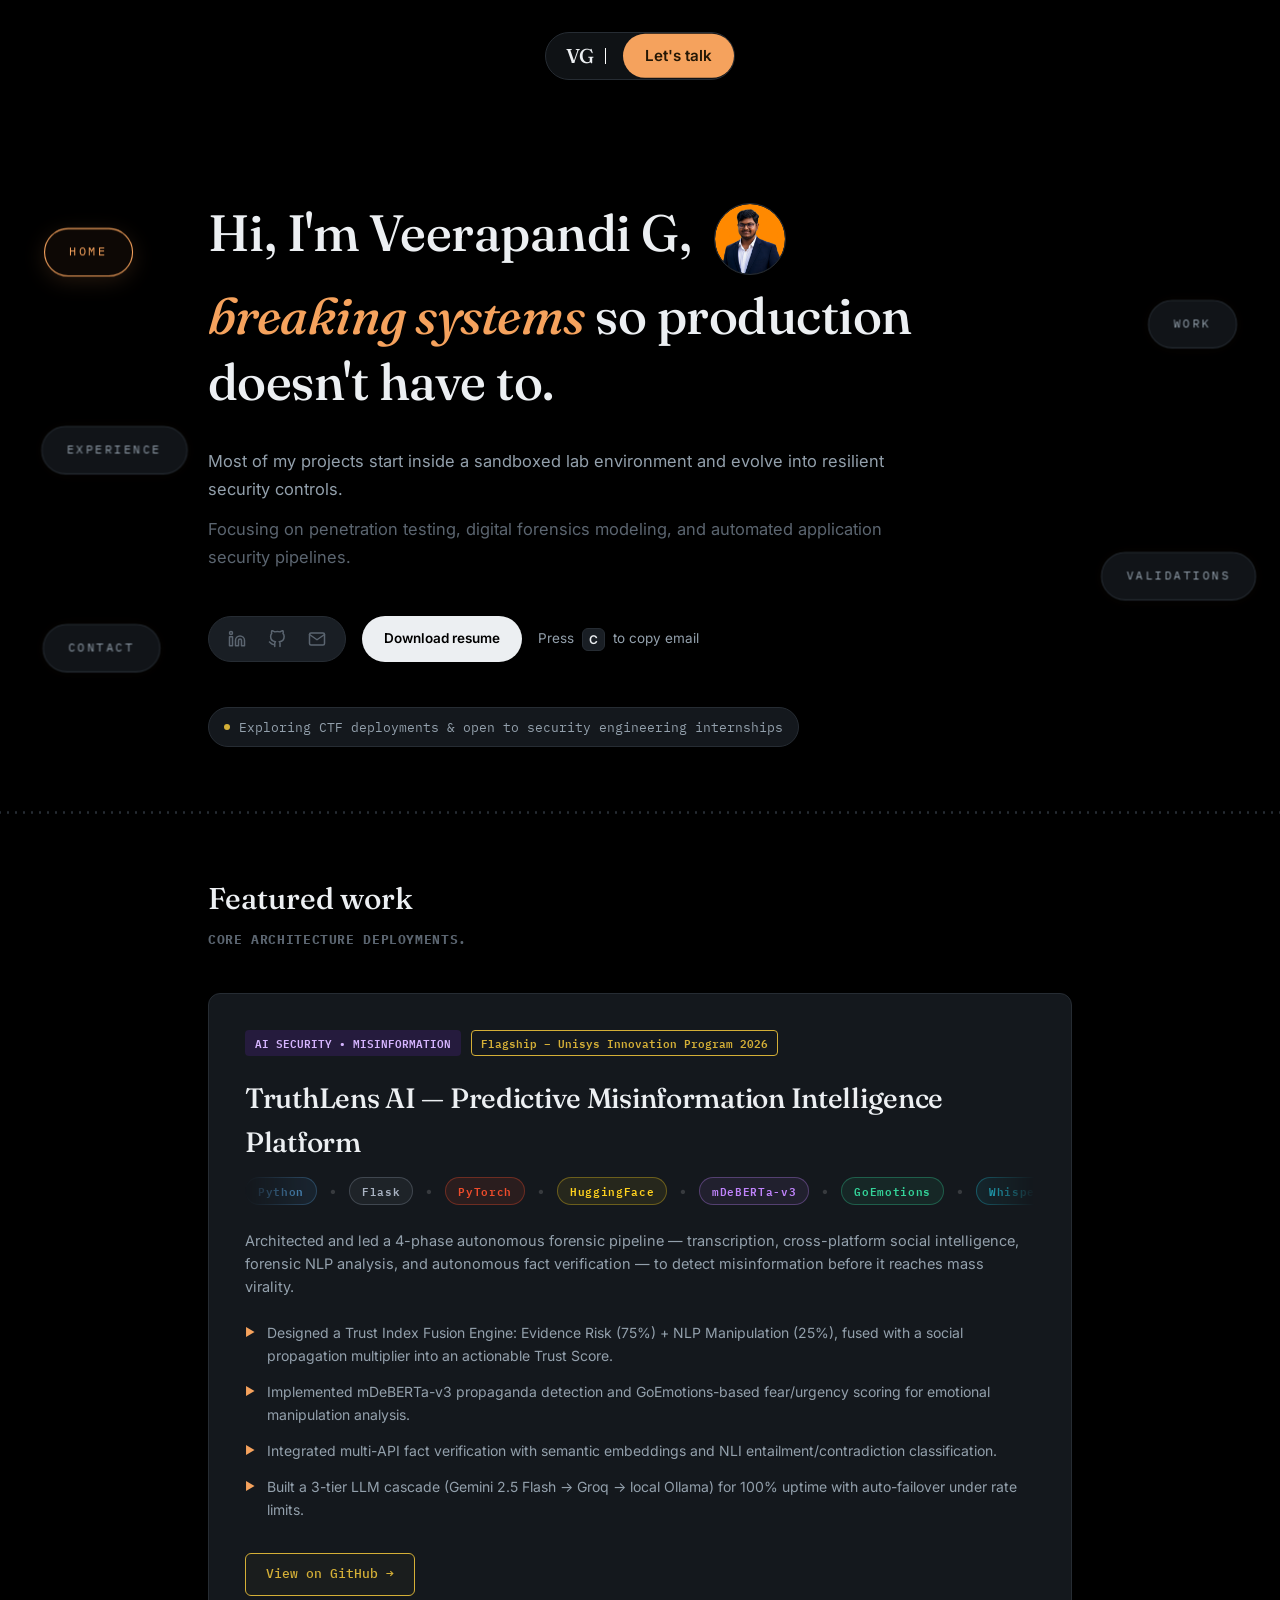
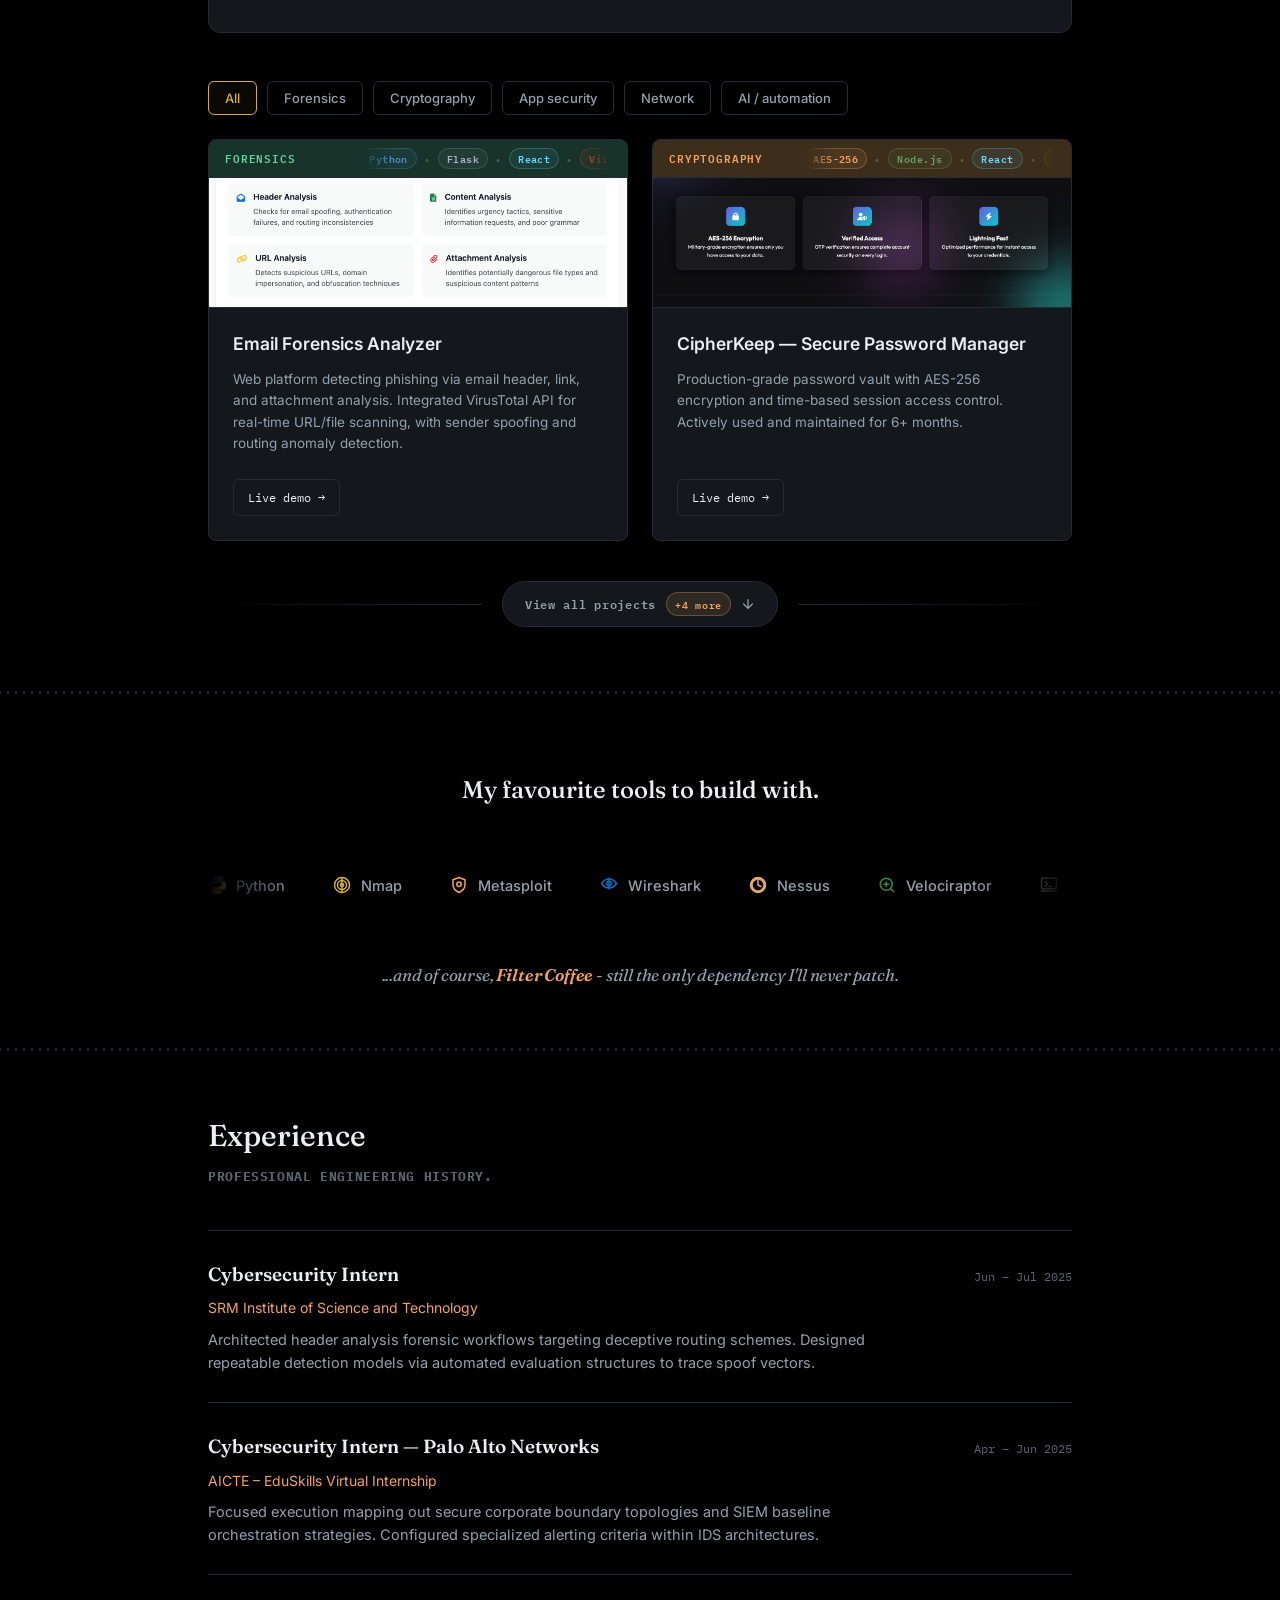
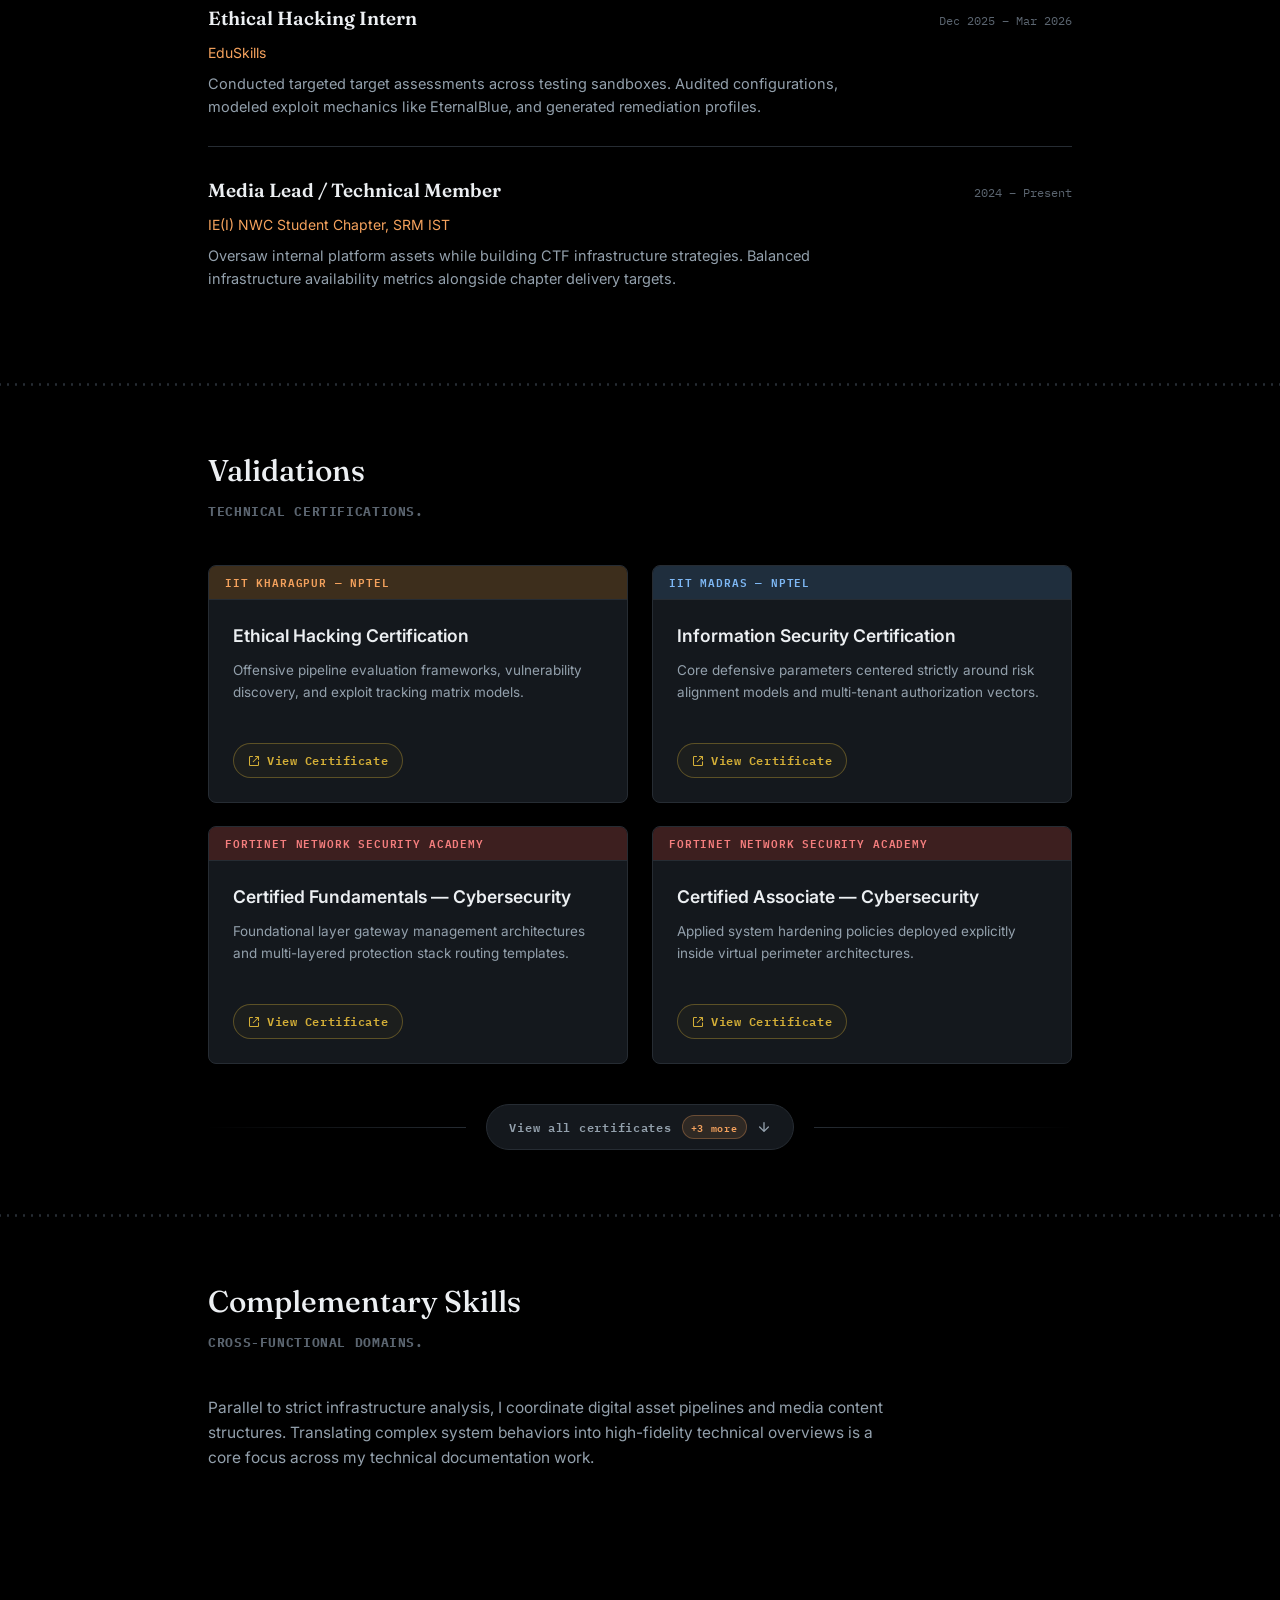
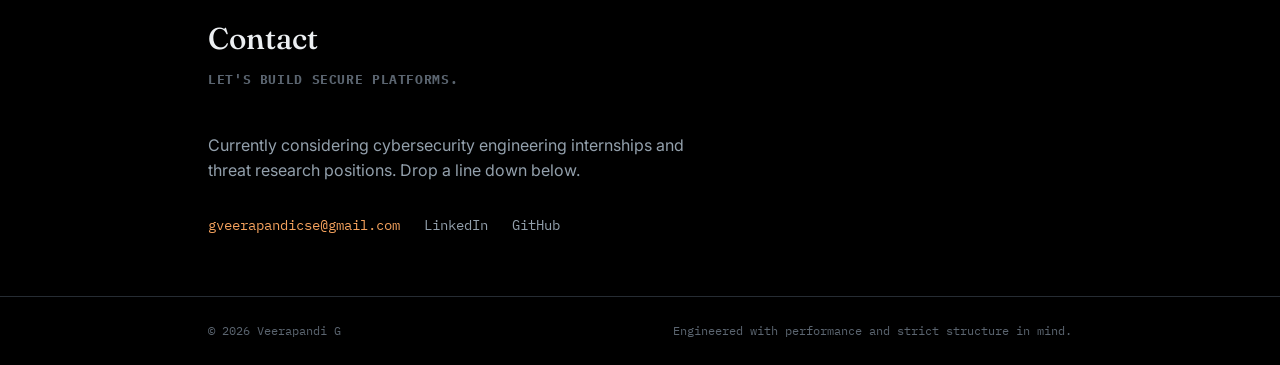
==== index.html @ 8cfe0440 "Initial commit — Premium Cyber Portfolio with decoupled template loader" ====
<!DOCTYPE html>
<html lang="en">

<head>
    <meta charset="UTF-8">
    <meta name="viewport" content="width=device-width, initial-scale=1.0">
    <title>Veerapandi G — Cybersecurity Engineer</title>
    <meta name="description"
        content="Veerapandi G — Cybersecurity Engineer. Specializing in threat intelligence, digital forensics, and secure infrastructure.">
    <link rel="icon"
        href="data:image/svg+xml,%3Csvg xmlns='http://www.w3.org/2000/svg' viewBox='0 0 100 100'%3E%3Crect width='100' height='100' rx='24' fill='%230B0D11'/%3E%3Ctext x='50' y='68' font-family='serif' font-size='54' font-weight='600' fill='%23F5A25D' text-anchor='middle'%3EV%3C/text%3E%3C/svg%3E">
    <link rel="preconnect" href="https://fonts.googleapis.com">
    <link rel="preconnect" href="https://fonts.gstatic.com" crossorigin>
    <link
        href="https://fonts.googleapis.com/css2?family=Fraunces:ital,wght@0,500;0,600;1,500&family=Inter:wght@400;500;600;700&family=IBM+Plex+Mono:wght@400;500&display=swap"
        rel="stylesheet">
    <style>
        :root {
            --bg: #000000;
            --surface: #14181D;
            --surface-alt: #191E24;
            --border: #262C33;
            --text: #ECEFF2;
            --text-muted: #93A0AC;
            --text-dim: #5B6570;
            --amber: #F5A25D;
            --amber-dim: #3D2E1C;
            --teal: #D4AF37;
            --teal-dim: #3A2E12;
            --font-serif: 'Fraunces', serif;
            --font-sans: 'Inter', sans-serif;
            --font-mono: 'IBM Plex Mono', monospace;
        }

        * {
            margin: 0;
            padding: 0;
            box-sizing: border-box;
        }

        html {
            scroll-behavior: smooth;
        }

        body {
            background: var(--bg);
            color: var(--text);
            font-family: var(--font-sans);
            line-height: 1.6;
            -webkit-font-smoothing: antialiased;
            overflow-x: hidden;
        }

        a {
            color: inherit;
            text-decoration: none;
        }

        ::selection {
            background: var(--amber-dim);
            color: var(--amber);
        }

        :focus-visible {
            outline: 2px solid var(--amber);
            outline-offset: 3px;
        }

        .wrap {
            max-width: 920px;
            margin: 0 auto;
            padding: 0 28px;
        }

        em {
            font-style: italic;
            color: var(--amber);
            font-family: var(--font-serif);
        }

        /* Header Navigation */
        header.site {
            position: fixed;
            top: 2rem;
            z-index: 50;
            width: 100%;
            display: flex;
            justify-content: center;
            padding: 0 1.5rem;
        }

        .nav-pill {
            display: flex;
            align-items: center;
            background: rgba(20, 24, 29, 0.75);
            backdrop-filter: blur(16px);
            -webkit-backdrop-filter: blur(16px);
            border: 1px solid var(--border);
            border-radius: 9999px;
            padding: 8px 16px;
            transition: all 0.8s cubic-bezier(0.16, 1, 0.3, 1);
            position: relative;
            width: 190px;
            height: 48px;
            box-shadow: 0 4px 20px rgba(0, 0, 0, 0.3);
        }

        .nav-pill:hover {
            border-color: rgba(255, 255, 255, 0.15);
            box-shadow: 0 8px 30px rgba(0, 0, 0, 0.5), 0 0 15px rgba(245, 162, 93, 0.1);
        }

        .nav-border-svg {
            position: absolute;
            top: -1px;
            left: -1px;
            width: calc(100% + 2px);
            height: calc(100% + 2px);
            pointer-events: none;
            z-index: 5;
            overflow: visible;
        }

        #nav-border-path {
            stroke-linecap: round;
            filter: drop-shadow(0 0 8px rgba(245, 162, 93, 0.6)) drop-shadow(0 0 3px rgba(245, 162, 93, 0.3));
            transition: stroke-dashoffset 0.05s ease-out;
        }

        .logo-badge {
            font-family: var(--font-serif);
            font-size: 1.25rem;
            font-weight: 500;
            letter-spacing: -0.05em;
            color: var(--text);
            user-select: none;
        }

        .vertical-divider {
            width: 1px;
            height: 22px;
            background-color: var(--border);
            margin: 0 16px;
        }

        .chat-btn {
            font-family: var(--font-sans);
            font-size: 0.95rem;
            font-weight: 600;
            background: var(--amber);
            color: #241705;
            padding: 10px 22px;
            border-radius: 9999px;
            transition: all 0.3s cubic-bezier(0.25, 0.8, 0.25, 1);
        }

        .chat-btn:hover {
            transform: translateY(-1px);
            box-shadow: 0 0 15px rgba(245, 162, 93, 0.4);
            opacity: 0.95;
        }

        /* Hero Section */
        .hero {
            padding: 200px 0 64px;
        }

        .hero-heading {
            font-family: var(--font-serif);
            font-weight: 500;
            font-size: clamp(32px, 4.5vw, 51px);
            line-height: 1.3;
            letter-spacing: -0.01em;
            margin-bottom: 2rem;
        }

        .avatar {
            display: inline-flex;
            align-items: center;
            justify-content: center;
            vertical-align: middle;
            width: 4.5rem;
            height: 4.5rem;
            border-radius: 50%;
            background: var(--surface-alt);
            border: 1px solid var(--border);
            font-family: var(--font-serif);
            font-size: 24px;
            font-weight: 600;
            color: var(--amber);
            margin: 0 12px;
            position: relative;
            overflow: hidden;
        }

        .avatar::after {
            content: '';
            position: absolute;
            inset: -5px;
            border-radius: 50%;
            border: 1px solid var(--amber-dim);
        }

        .hero-subheading-line {
            display: block;
            margin-top: 0.5rem;
        }

        .subtext-container {
            margin-bottom: 2.8rem;
            max-width: 720px;
        }

        .hero-subtext {
            font-size: 16.5px;
            color: var(--text-muted);
            line-height: 1.7;
            margin-bottom: 0.75rem;
        }

        .secondary-text {
            color: var(--text-dim);
        }

        /* Actions Layout */
        .actions-row {
            display: flex;
            align-items: center;
            justify-content: flex-start;
            gap: 16px;
            flex-wrap: wrap;
            margin-bottom: 2.8rem;
            width: 100%;
        }

        .socials-capsule {
            display: flex;
            align-items: center;
            background: var(--surface-alt);
            border: 1px solid var(--border);
            border-radius: 9999px;
            padding: 6px 12px;
            gap: 8px;
        }

        .social-icon-link {
            display: flex;
            align-items: center;
            justify-content: center;
            color: var(--text-dim);
            width: 32px;
            height: 32px;
            border-radius: 50%;
            transition: all 0.3s;
        }

        .social-icon-link:hover {
            color: var(--text);
            background-color: rgba(255, 255, 255, 0.05);
        }

        .resume-pill {
            display: flex;
            align-items: center;
            justify-content: center;
            background: var(--text);
            color: var(--bg);
            font-size: 13.5px;
            font-weight: 600;
            padding: 12px 22px;
            border-radius: 9999px;
            transition: all 0.3s;
            cursor: pointer;
            user-select: none;
        }

        .resume-pill:hover {
            transform: translateY(-1px);
            opacity: 0.95;
            box-shadow: 0 4px 20px rgba(255, 255, 255, 0.15);
        }

        .copy-email-badge {
            display: flex;
            align-items: center;
            color: var(--text-muted);
            font-size: 13.5px;
            padding: 10px 0;
            cursor: pointer;
            user-select: none;
            transition: all 0.3s;
        }

        .copy-email-badge:hover {
            color: var(--text);
        }

        kbd {
            display: inline-block;
            vertical-align: middle;
            background: var(--surface-alt);
            border: 1px solid var(--border);
            color: var(--text);
            border-radius: 6px;
            padding: 1px 6px;
            font-size: 0.75rem;
            font-family: var(--font-sans);
            font-weight: 600;
            box-shadow: 0 2px 0 #000;
            margin: 0 4px;
            transition: all 0.1s ease;
        }

        kbd.key-pressed {
            transform: translateY(2px);
            box-shadow: 0 0px 0 #000;
            border-color: var(--amber);
            color: var(--amber);
        }

        .status-line {
            display: inline-flex;
            align-items: center;
            gap: 9px;
            font-family: var(--font-mono);
            font-size: 12.5px;
            color: var(--text-muted);
            background: var(--surface);
            border: 1px solid var(--border);
            padding: 9px 15px;
            border-radius: 100px;
        }

        .status-dot {
            width: 6px;
            height: 6px;
            border-radius: 50%;
            background: var(--teal);
            flex-shrink: 0;
            animation: pulse 2s infinite;
        }

        @keyframes pulse {

            0%,
            100% {
                opacity: 1;
            }

            50% {
                opacity: 0.3;
            }
        }

        /* Content Sections */
        .section {
            padding: 64px 0;
            background-image: radial-gradient(circle, var(--border) 1px, transparent 1.5px);
            background-size: 8px 3px;
            background-repeat: repeat-x;
            background-position: top;
        }

        .section-eyebrow {
            font-family: var(--font-serif);
            font-size: clamp(24px, 4vw, 30px);
            font-weight: 500;
            color: var(--text);
            margin-bottom: 6px;
        }

        .section-title {
            font-family: var(--font-mono);
            font-size: 12.5px;
            color: var(--text-dim);
            margin-bottom: 44px;
            text-transform: uppercase;
            letter-spacing: 0.05em;
        }

        /* Flagship Card Styles */
        .flagship-card {
            background: var(--surface);
            border: 1px solid var(--border);
            border-radius: 12px;
            padding: 36px;
            margin-bottom: 48px;
            text-align: left;
            transition: transform 0.5s cubic-bezier(0.25, 1, 0.5, 1), border-color 0.3s ease, box-shadow 0.3s ease;
            transform-style: preserve-3d;
        }

        .flagship-card:hover {
            border-color: var(--teal);
            box-shadow: 0 0 25px rgba(212, 175, 55, 0.15);
        }

        .flagship-tags {
            display: flex;
            flex-wrap: wrap;
            gap: 10px;
            margin-bottom: 20px;
            font-family: var(--font-mono);
            font-size: 11px;
            font-weight: 600;
        }

        .tag-purple {
            background: #251B3D;
            color: #D6B5FF;
            padding: 4px 10px;
            border-radius: 4px;
        }

        .tag-gold-outline {
            border: 1px solid var(--teal);
            color: var(--teal);
            padding: 3px 9px;
            border-radius: 4px;
        }

        .flagship-title {
            font-family: var(--font-serif);
            font-size: clamp(22px, 3.5vw, 28px);
            font-weight: 500;
            color: var(--text);
            margin-bottom: 12px;
            letter-spacing: -0.01em;
        }

        /* Tech Marquee Strip — right-to-left infinite scroll */
        @keyframes scroll-rtl {
            0% {
                transform: translateX(0);
            }

            100% {
                transform: translateX(-50%);
            }
        }

        .flagship-tech-strip {
            position: relative;
            overflow: hidden;
            margin-bottom: 24px;
            /* Fade edges */
            -webkit-mask-image: linear-gradient(to right, transparent 0%, #000 8%, #000 92%, transparent 100%);
            mask-image: linear-gradient(to right, transparent 0%, #000 8%, #000 92%, transparent 100%);
        }

        .flagship-tech-track {
            display: flex;
            align-items: center;
            gap: 12px;
            width: max-content;
            animation: scroll-rtl 22s linear infinite;
        }

        .flagship-tech-strip:hover .flagship-tech-track {
            animation-play-state: paused;
        }

        .ftech-tag {
            font-family: var(--font-mono);
            font-size: 11px;
            font-weight: 600;
            letter-spacing: 0.06em;
            color: var(--text-dim);
            background: rgba(255, 255, 255, 0.04);
            border: 1px solid rgba(255, 255, 255, 0.1);
            padding: 4px 12px;
            border-radius: 999px;
            white-space: nowrap;
            transition: color 0.2s ease, border-color 0.2s ease, background 0.2s ease, box-shadow 0.2s ease;
        }

        /* ── Per-tech brand colors ── */
        .ftech-python {
            color: #4B8BBE;
            background: rgba(75, 139, 190, 0.1);
            border-color: rgba(75, 139, 190, 0.35);
        }

        .ftech-flask {
            color: #A8B2C1;
            background: rgba(168, 178, 193, 0.07);
            border-color: rgba(168, 178, 193, 0.25);
        }

        .ftech-pytorch {
            color: #EE4C2C;
            background: rgba(238, 76, 44, 0.1);
            border-color: rgba(238, 76, 44, 0.35);
        }

        .ftech-hf {
            color: #FFD21E;
            background: rgba(255, 210, 30, 0.08);
            border-color: rgba(255, 210, 30, 0.32);
        }

        .ftech-deberta {
            color: #C084FC;
            background: rgba(192, 132, 252, 0.08);
            border-color: rgba(192, 132, 252, 0.32);
        }

        .ftech-goemotions {
            color: #34D399;
            background: rgba(52, 211, 153, 0.08);
            border-color: rgba(52, 211, 153, 0.32);
        }

        .ftech-whisper {
            color: #22D3EE;
            background: rgba(34, 211, 238, 0.08);
            border-color: rgba(34, 211, 238, 0.32);
        }

        .ftech-gemini {
            color: #818CF8;
            background: rgba(129, 140, 248, 0.08);
            border-color: rgba(129, 140, 248, 0.32);
        }

        .ftech-search {
            color: #F5A25D;
            background: rgba(245, 162, 93, 0.1);
            border-color: rgba(245, 162, 93, 0.35);
        }

        .ftech-tag:hover {
            filter: brightness(1.35);
            box-shadow: 0 0 12px currentColor;
        }

        .ftech-dot {
            color: rgba(255, 255, 255, 0.15);
            font-size: 14px;
            flex-shrink: 0;
        }

        .flagship-desc {
            font-size: 14.5px;
            color: var(--text-muted);
            line-height: 1.6;
            margin-bottom: 24px;
        }

        .flagship-points {
            list-style: none;
            padding: 0;
            margin: 0 0 32px 0;
        }

        .flagship-point {
            display: flex;
            gap: 12px;
            margin-bottom: 14px;
            font-size: 14px;
            color: var(--text-muted);
            line-height: 1.6;
        }

        .flagship-point-arrow {
            color: var(--amber);
            font-size: 11px;
            margin-top: 2px;
            flex-shrink: 0;
        }

        .flagship-btn {
            display: inline-flex;
            align-items: center;
            border: 1px solid var(--teal);
            color: var(--teal);
            background: rgba(212, 175, 55, 0.03);
            font-family: var(--font-mono);
            font-size: 13px;
            font-weight: 500;
            padding: 10px 20px;
            border-radius: 6px;
            transition: all 0.2s ease;
        }

        .flagship-btn:hover {
            background: var(--teal);
            color: var(--bg);
        }

        /* Category Filter Styles */
        .filter-nav {
            display: flex;
            flex-wrap: wrap;
            gap: 10px;
            margin: 32px 0 24px 0;
        }

        .filter-btn {
            background: none;
            border: 1px solid var(--border);
            color: var(--text-muted);
            font-family: var(--font-sans);
            font-size: 13px;
            font-weight: 500;
            padding: 8px 16px;
            border-radius: 6px;
            cursor: pointer;
            transition: all 0.2s ease;
        }

        .filter-btn:hover {
            color: var(--text);
            border-color: var(--text-dim);
        }

        .filter-btn.active {
            border-color: var(--teal);
            color: var(--teal);
            background: rgba(212, 175, 55, 0.05);
        }

        /* 2-Column Standard Card Grid */
        .proj-grid {
            display: grid;
            grid-template-columns: repeat(2, 1fr);
            gap: 24px;
            margin-bottom: 40px;
        }

        .proj-card {
            background: var(--surface);
            border: 1px solid var(--border);
            border-radius: 8px;
            overflow: hidden;
            display: flex;
            flex-direction: column;
            text-align: left;
            transition: transform 0.5s cubic-bezier(0.25, 1, 0.5, 1), border-color 0.3s ease, box-shadow 0.3s ease;
            transform-style: preserve-3d;
        }

        .proj-card:hover {
            border-color: var(--teal);
            box-shadow: 0 0 20px rgba(212, 175, 55, 0.12);
        }

        .proj-header {
            display: flex;
            align-items: center;
            justify-content: space-between;
            padding: 8px 16px;
            font-family: var(--font-mono);
            font-size: 10.5px;
            font-weight: 600;
            letter-spacing: 0.08em;
            border-bottom: 1px solid var(--border);
            gap: 12px;
            overflow: hidden;
        }

        /* Mini tech flow marquee — right-to-left in card header */
        @keyframes scroll-rtl-mini {
            0% {
                transform: translateX(0);
            }

            100% {
                transform: translateX(-50%);
            }
        }

        .proj-tech-mini {
            flex: 1;
            overflow: hidden;
            max-width: 65%;
            -webkit-mask-image: linear-gradient(to right, transparent 0%, #000 12%, #000 88%, transparent 100%);
            mask-image: linear-gradient(to right, transparent 0%, #000 12%, #000 88%, transparent 100%);
        }

        .proj-tech-mini-track {
            display: flex;
            align-items: center;
            gap: 7px;
            width: max-content;
            animation: scroll-rtl-mini 18s linear infinite;
        }

        .proj-header:hover .proj-tech-mini-track {
            animation-play-state: paused;
        }

        .ptag {
            font-family: var(--font-mono);
            font-size: 9.5px;
            font-weight: 600;
            letter-spacing: 0.05em;
            padding: 2px 8px;
            border-radius: 999px;
            border: 1px solid rgba(255, 255, 255, 0.12);
            background: rgba(255, 255, 255, 0.05);
            color: rgba(255, 255, 255, 0.5);
            white-space: nowrap;
        }

        .ptag-dot {
            color: rgba(255, 255, 255, 0.2);
            font-size: 10px;
            flex-shrink: 0;
        }

        /* ptag color variants */
        .ptag-python {
            color: #4B8BBE;
            background: rgba(75, 139, 190, 0.1);
            border-color: rgba(75, 139, 190, 0.3);
        }

        .ptag-flask {
            color: #A8B2C1;
            background: rgba(168, 178, 193, 0.07);
            border-color: rgba(168, 178, 193, 0.2);
        }

        .ptag-react {
            color: #61DAFB;
            background: rgba(97, 218, 251, 0.07);
            border-color: rgba(97, 218, 251, 0.25);
        }

        .ptag-node {
            color: #68A063;
            background: rgba(104, 160, 99, 0.08);
            border-color: rgba(104, 160, 99, 0.28);
        }

        .ptag-aes {
            color: #F5A25D;
            background: rgba(245, 162, 93, 0.08);
            border-color: rgba(245, 162, 93, 0.3);
        }

        .ptag-jwt {
            color: #FFD21E;
            background: rgba(255, 210, 30, 0.07);
            border-color: rgba(255, 210, 30, 0.28);
        }

        .ptag-mongo {
            color: #4DB33D;
            background: rgba(77, 179, 61, 0.07);
            border-color: rgba(77, 179, 61, 0.28);
        }

        .ptag-pg {
            color: #336791;
            background: rgba(51, 103, 145, 0.1);
            border-color: rgba(51, 103, 145, 0.3);
        }

        .ptag-cisco {
            color: #1BA0D7;
            background: rgba(27, 160, 215, 0.08);
            border-color: rgba(27, 160, 215, 0.28);
        }

        .ptag-gemini {
            color: #818CF8;
            background: rgba(129, 140, 248, 0.07);
            border-color: rgba(129, 140, 248, 0.28);
        }

        .ptag-live {
            color: #34D399;
            background: rgba(52, 211, 153, 0.07);
            border-color: rgba(52, 211, 153, 0.28);
        }

        .ptag-cv {
            color: #22D3EE;
            background: rgba(34, 211, 238, 0.07);
            border-color: rgba(34, 211, 238, 0.28);
        }

        .ptag-vt {
            color: #EE4C2C;
            background: rgba(238, 76, 44, 0.08);
            border-color: rgba(238, 76, 44, 0.3);
        }

        .ptag-pdf {
            color: #C084FC;
            background: rgba(192, 132, 252, 0.07);
            border-color: rgba(192, 132, 252, 0.28);
        }

        .proj-img-placeholder {
            width: 100%;
            height: 130px;
            background: #090c10;
            border-bottom: 1px solid var(--border);
            overflow: hidden;
        }

        .proj-img {
            width: 100%;
            height: 100%;
            object-fit: cover;
            display: block;
            transition: transform 0.3s ease;
        }

        .proj-img[src="#"] {
            opacity: 0;
            pointer-events: none;
        }

        .proj-card:hover .proj-img {
            transform: scale(1.02);
        }

        /* Header Color variations matching category bar theme */
        .hdr-forensics {
            background: #17332A;
            color: #5FD49D;
        }

        .hdr-cryptography {
            background: #3D2E1C;
            color: #F5A25D;
        }

        .hdr-app-sec {
            background: #1F2E3D;
            color: #7EB8F5;
        }

        .hdr-network {
            background: #3D1F1F;
            color: #F57E7E;
        }

        .hdr-ai-auto {
            background: #1A3324;
            color: #5FD480;
        }

        .hdr-comp-vision {
            background: #2A1F3D;
            color: #B97EF5;
        }

        .hdr-ibm {
            background: #051243;
            color: #4589FF;
        }

        .proj-content {
            padding: 24px;
            display: flex;
            flex-direction: column;
            flex-grow: 1;
        }

        .proj-title {
            font-family: var(--font-sans);
            font-size: 17.5px;
            font-weight: 600;
            color: var(--text);
            margin-bottom: 12px;
            line-height: 1.4;
        }

        .proj-desc {
            font-size: 13.5px;
            color: var(--text-muted);
            line-height: 1.6;
            margin-bottom: 24px;
            flex-grow: 1;
        }

        .proj-link {
            align-self: flex-start;
            border: 1px solid var(--border);
            color: var(--text);
            font-family: var(--font-mono);
            font-size: 12px;
            padding: 8px 14px;
            border-radius: 6px;
            transition: all 0.2s ease;
            text-decoration: none;
        }

        .proj-link:hover {
            border-color: var(--teal);
            color: var(--teal);
            background: rgba(212, 175, 55, 0.03);
        }

        /* ── Certificate link button ── */
        .cert-link {
            display: inline-flex;
            align-items: center;
            gap: 7px;
            margin-top: 16px;
            align-self: flex-start;
            border: 1px solid rgba(212, 175, 55, 0.35);
            color: var(--teal);
            background: rgba(212, 175, 55, 0.04);
            font-family: var(--font-mono);
            font-size: 11.5px;
            font-weight: 600;
            letter-spacing: 0.05em;
            padding: 7px 14px;
            border-radius: 999px;
            text-decoration: none;
            transition: all 0.22s ease;
        }

        .cert-link:hover {
            border-color: var(--teal);
            background: rgba(212, 175, 55, 0.09);
            box-shadow: 0 0 14px rgba(212, 175, 55, 0.15);
            transform: translateY(-1px);
        }

        .cert-link--pending {
            border-color: rgba(255, 255, 255, 0.1);
            color: var(--text-dim);
            background: transparent;
            pointer-events: none;
            opacity: 0.45;
        }

        .cert-link-icon {
            width: 12px;
            height: 12px;
            flex-shrink: 0;
        }

        /* ── Hidden / Revealed project cards ── */
        .proj-card--hidden {
            display: none;
            opacity: 0;
            transform: translateY(16px) scale(0.98);
        }

        .proj-card--visible {
            display: flex;
            opacity: 1;
            transform: translateY(0) scale(1);
            animation: card-reveal 0.4s cubic-bezier(0.25, 1, 0.4, 1) backwards;
        }

        @keyframes card-reveal {
            from {
                opacity: 0;
                transform: translateY(16px) scale(0.98);
            }

            to {
                opacity: 1;
                transform: translateY(0) scale(1);
            }
        }

        /* ── View More button row ── */
        .proj-more-wrap {
            display: flex;
            align-items: center;
            gap: 20px;
            margin-top: 40px;
        }

        .proj-more-line {
            flex: 1;
            height: 1px;
            background: linear-gradient(to right, transparent, var(--border));
        }

        .proj-more-line:last-child {
            background: linear-gradient(to left, transparent, var(--border));
        }

        .proj-more-btn {
            display: inline-flex;
            align-items: center;
            gap: 10px;
            background: var(--surface);
            border: 1px solid var(--border);
            color: var(--text-muted);
            font-family: var(--font-mono);
            font-size: 12px;
            font-weight: 600;
            letter-spacing: 0.06em;
            padding: 10px 22px;
            border-radius: 999px;
            cursor: pointer;
            transition: all 0.25s ease;
            white-space: nowrap;
        }

        .proj-more-btn:hover {
            border-color: var(--amber);
            color: var(--amber);
            box-shadow: 0 0 16px rgba(245, 162, 93, 0.15);
        }

        .proj-more-count {
            background: rgba(245, 162, 93, 0.12);
            color: var(--amber);
            border: 1px solid rgba(245, 162, 93, 0.3);
            font-size: 10px;
            padding: 2px 8px;
            border-radius: 999px;
        }

        .proj-more-arrow {
            width: 14px;
            height: 14px;
            transition: transform 0.35s cubic-bezier(0.25, 1, 0.4, 1);
            flex-shrink: 0;
        }

        .proj-more-btn[aria-expanded="true"] .proj-more-arrow {
            transform: rotate(180deg);
        }

        .proj-more-btn[aria-expanded="true"] .proj-more-label::before {
            content: "Show less";
        }

        .proj-more-btn[aria-expanded="true"] .proj-more-label {
            font-size: 0;
            /* hide original text */
        }

        .proj-more-btn[aria-expanded="true"] .proj-more-count {
            display: none;
        }

        /* Tools Section */
        .tools-section {
            padding: 80px 0 60px;
            text-align: center;
        }

        .tools-title {
            font-family: var(--font-serif);
            font-size: 24px;
            font-weight: 500;
            margin-bottom: 36px;
            color: var(--text);
        }

        .tools-wrap {
            overflow: hidden;
            position: relative;
            padding: 24px 0;
            margin: 40px 0;
        }

        .tools-wrap::before,
        .tools-wrap::after {
            content: '';
            position: absolute;
            top: 0;
            bottom: 0;
            width: 100px;
            z-index: 2;
            pointer-events: none;
        }

        .tools-wrap::before {
            left: 0;
            background: linear-gradient(90deg, var(--bg), transparent);
        }

        .tools-wrap::after {
            right: 0;
            background: linear-gradient(270deg, var(--bg), transparent);
        }

        .tools-track {
            display: flex;
            gap: 48px;
            width: max-content;
            animation: scroll-marquee 45s linear infinite;
        }

        .tool-item {
            display: inline-flex;
            align-items: center;
            gap: 10px;
            font-family: var(--font-sans);
            font-size: 14.5px;
            font-weight: 500;
            color: var(--text-muted);
            white-space: nowrap;
            transition: transform 0.2s, color 0.2s;
        }

        .tool-item:hover {
            transform: translateY(-1px);
            color: var(--text);
        }

        .tool-icon {
            flex-shrink: 0;
            width: 18px;
            height: 18px;
        }

        @keyframes scroll-marquee {
            from {
                transform: translateX(0);
            }

            to {
                transform: translateX(-50%);
            }
        }

        .tools-chai {
            font-family: var(--font-serif);
            font-size: 17px;
            font-style: italic;
            color: var(--text-muted);
            margin-top: 24px;
            letter-spacing: -0.01em;
        }

        .chai-highlight {
            color: var(--amber);
            font-weight: 600;
        }

        /* Experience Elements */
        .exp-item {
            padding: 28px 0;
            border-top: 1px solid var(--border);
        }

        .exp-item:first-child {
            border-top: none;
            padding-top: 0;
        }

        .exp-head {
            display: flex;
            justify-content: space-between;
            align-items: baseline;
            flex-wrap: wrap;
            gap: 8px;
            margin-bottom: 8px;
        }

        .exp-role {
            font-family: var(--font-serif);
            font-size: 19px;
            font-weight: 600;
        }

        .exp-org {
            font-size: 14px;
            color: var(--amber);
        }

        .exp-date {
            font-family: var(--font-mono);
            font-size: 12px;
            color: var(--text-dim);
        }

        .exp-body {
            color: var(--text-muted);
            font-size: 14.5px;
            max-width: 680px;
            line-height: 1.6;
        }



        .beyond-text {
            color: var(--text-muted);
            font-size: 15.5px;
            max-width: 680px;
        }

        /* Contact Section styling Layout */
        .contact-block {
            padding: 80px 0 60px;
            text-align: left;
        }



        .contact-block p {
            color: var(--text-muted);
            font-size: 16px;
            max-width: 480px;
            margin-bottom: 30px;
        }

        .hero-actions {
            display: flex;
            flex-wrap: wrap;
            gap: 24px;
            font-family: var(--font-mono);
            font-size: 14px;
        }

        .hero-actions a {
            transition: color 0.2s;
        }

        .hero-actions .btn-resume {
            color: var(--amber);
        }

        .hero-actions .btn-copy {
            color: var(--text-muted);
        }

        .hero-actions a:hover {
            color: var(--text);
        }

        footer {
            border-top: 1px solid var(--border);
            padding: 24px 0;
        }

        .foot-inner {
            display: flex;
            justify-content: space-between;
            align-items: center;
            flex-wrap: wrap;
            gap: 10px;
            font-family: var(--font-mono);
            font-size: 12px;
            color: var(--text-dim);
        }

        /* Toast Component Styling */
        .toast {
            position: fixed;
            bottom: 2.5rem;
            left: 50%;
            transform: translate(-50%, 20px);
            background: rgba(20, 24, 29, 0.95);
            backdrop-filter: blur(12px);
            -webkit-backdrop-filter: blur(12px);
            border: 1px solid var(--amber);
            box-shadow: 0 8px 32px rgba(0, 0, 0, 0.6), 0 0 15px rgba(245, 162, 93, 0.2);
            padding: 12px 24px;
            border-radius: 9999px;
            display: flex;
            align-items: center;
            gap: 10px;
            opacity: 0;
            pointer-events: none;
            transition: transform 0.4s cubic-bezier(0.175, 0.885, 0.32, 1.275), opacity 0.3s ease;
            z-index: 100;
        }

        .toast.show {
            opacity: 1;
            transform: translate(-50%, 0);
        }

        .toast-icon {
            display: flex;
            align-items: center;
            justify-content: center;
            color: var(--amber);
        }

        .toast-message {
            font-size: 0.9rem;
            font-weight: 500;
            color: var(--text);
        }

        /* Dynamic Menu Docking Styles */
        /* Default (Landing Page Scattered Style) when unscrolled */
        .nav-dock-link {
            position: fixed;
            background: rgba(20, 24, 29, 0.85);
            backdrop-filter: blur(12px);
            -webkit-backdrop-filter: blur(12px);
            border: 1px solid var(--border);
            padding: 12px 22px;
            border-radius: 999px;
            color: var(--text-muted);
            font-family: var(--font-mono);
            font-size: 11px;
            letter-spacing: 0.15em;
            text-decoration: none;
            box-shadow: 0 10px 30px rgba(0, 0, 0, 0.5), 0 0 15px rgba(245, 162, 93, 0.05);
            transition: transform 0.3s cubic-bezier(0.25, 1, 0.4, 1),
                top 0.3s cubic-bezier(0.25, 1, 0.4, 1),
                left 0.3s cubic-bezier(0.25, 1, 0.4, 1),
                background 0.25s ease,
                border-color 0.25s ease,
                color 0.25s ease,
                padding 0.3s cubic-bezier(0.25, 1, 0.4, 1),
                box-shadow 0.3s ease;
            z-index: 101;
            white-space: nowrap;
        }

        .nav-dock-link.active {
            color: var(--amber);
            border-color: var(--amber);
            background: rgba(245, 162, 93, 0.05);
            box-shadow: 0 4px 20px rgba(245, 162, 93, 0.15);
        }

        /* Scattered Coordinates - Left Side Links */
        [data-sec="hero"] {
            left: 48px;
            top: 28%;
            transform: translate(0, -50%) scale(1.1);
            transition-delay: 0.2s;
        }

        [data-sec="experience"] {
            left: 48px;
            top: 50%;
            transform: translate(0, -50%) scale(1.1);
            transition-delay: 0.1s;
        }

        [data-sec="contact"] {
            left: 48px;
            top: 72%;
            transform: translate(0, -50%) scale(1.1);
            transition-delay: 0.0s;
        }

        [data-sec="hero"]:hover,
        [data-sec="experience"]:hover,
        [data-sec="contact"]:hover {
            color: var(--text);
            border-color: var(--amber);
            box-shadow: 0 10px 35px rgba(245, 162, 93, 0.25);
            transform: translate(6px, -50%) scale(1.15);
        }

        /* Scattered Coordinates - Right Side Links */
        [data-sec="work"] {
            left: calc(100vw - 128px);
            top: 36%;
            transform: translate(0, -50%) scale(1.1);
            transition-delay: 0.15s;
        }

        [data-sec="notes"] {
            left: calc(100vw - 172px);
            top: 64%;
            transform: translate(0, -50%) scale(1.1);
            transition-delay: 0.05s;
        }

        [data-sec="work"]:hover,
        [data-sec="notes"]:hover {
            color: var(--text);
            border-color: var(--amber);
            box-shadow: 0 10px 35px rgba(245, 162, 93, 0.25);
            transform: translate(-6px, -50%) scale(1.15);
        }

        /* Scrolled (Docked) State for vertical section links */
        .scrolled .nav-dock-link {
            position: fixed;
            top: 56px;
            transform: translate(-50%, -50%) scale(0.9);
            background: transparent;
            border: 1px solid transparent;
            padding: 6px 10px;
            box-shadow: none;
            color: var(--text-dim);
        }

        /* Docked coordinates: links spread evenly across pill left area */
        /* All stagger delays = 0 so links arrive together instantly */
        .scrolled [data-sec="hero"] {
            transition-delay: 0s;
        }

        .scrolled [data-sec="work"] {
            transition-delay: 0s;
        }

        .scrolled [data-sec="experience"] {
            transition-delay: 0s;
        }

        .scrolled [data-sec="notes"] {
            transition-delay: 0s;
        }

        .scrolled [data-sec="contact"] {
            transition-delay: 0s;
        }

        .scrolled .nav-dock-link:hover {
            color: var(--text);
            transform: translate(-50%, -50%) scale(1.02);
            background: transparent;
            border-color: transparent;
            box-shadow: none;
        }

        .scrolled .nav-dock-link.active {
            color: var(--amber);
            background: transparent;
            border-color: transparent;
            box-shadow: none;
            text-shadow: 0 0 8px rgba(245, 162, 93, 0.4);
        }

        /* Center and Divider Animations */
        .logo-badge {
            position: absolute;
            left: 20px;
            top: 50%;
            transform: translateY(-50%);
            transition: all 0.8s cubic-bezier(0.16, 1, 0.3, 1);
        }

        .scrolled .logo-badge {
            left: auto;
            right: 172px;
            transform: translateY(-50%);
        }

        .vertical-divider {
            height: 16px;
            width: 1px;
            background: #ffffff;
            position: absolute;
            right: 128px;
            top: 50%;
            transform: translateY(-50%);
            margin: 0;
            opacity: 1;
            transition: right 0.8s cubic-bezier(0.16, 1, 0.3, 1), background 0.4s ease;
        }

        .scrolled .vertical-divider {
            right: 148px;
        }

        .chat-btn {
            position: absolute;
            right: 0.5px;
            top: 50%;
            transform: translateY(-50%);
            transition: all 0.8s cubic-bezier(0.16, 1, 0.3, 1);
        }

        /* Overrides to make the collapsed/scrolled header work */
        .scrolled .nav-pill {
            width: 820px;
            /* HOME+WORK+EXPERIENCE+VALIDATIONS+CONTACT + gaps + VG + divider + Let's talk */
        }

        @media (max-width: 1279px) {

            /* Hide the large floating menu cards on tablet/mobile screens */
            .nav-dock-link {
                display: none !important;
            }

            .scrolled .nav-pill {
                width: 190px !important;
            }

            .scrolled .vertical-divider {
                display: none !important;
            }
        }

        @media (max-width: 879px) {
            .scrolled .nav-pill {
                width: 190px !important;
            }

            .scrolled .vertical-divider {
                display: none !important;
            }
        }

        /* Media Queries responsiveness */
        @media(max-width:840px) {
            .proj-grid {
                grid-template-columns: 1fr;
                gap: 20px;
            }
        }

        @media(max-width:640px) {
            header.site {
                top: 1rem;
            }

            .hero {
                padding: 140px 0 48px;
            }

            .notes-grid {
                grid-template-columns: 1fr;
            }

            .wrap {
                padding: 0 20px;
            }

            .exp-head {
                flex-direction: column;
                align-items: flex-start;
                gap: 4px;
            }
        }

        @media (prefers-reduced-motion: reduce) {

            .status-dot,
            .tools-track {
                animation: none;
            }
        }
    </style>
</head>

<body>
    <div id="header-container"></div>
    <div id="hero-container"></div>
    <div id="work-container"></div>
    <div id="tools-container"></div>
    <div id="experience-container"></div>
    <div id="notes-container"></div>
    <div id="beyond-container"></div>
    <div id="contact-container"></div>
    <div id="footer-container"></div>

    <script>
        // --- Asynchronous Template Loader ---
        async function loadSection(id, file) {
            try {
                // Add a cache buster parameter to bypass stale browser caches
                const response = await fetch(`${file}?v=${Date.now()}`);
                if (!response.ok) throw new Error(`HTTP error! status: ${response.status}`);
                const html = await response.text();
                document.getElementById(id).innerHTML = html;
            } catch (err) {
                console.error(`Error loading section ${file}:`, err);
            }
        }

        // Initialize features after DOM nodes are injected
        function initializeAllFeatures() {
            // --- Dynamic Navigation Scroll Progress Bar ---
            const navPill = document.getElementById('nav-pill');
            const borderSvg = document.getElementById('nav-border-svg');
            const borderPath = document.getElementById('nav-border-path');

            function updateProgressBorder() {
                if (!navPill || !borderSvg || !borderPath) return;

                const rect = navPill.getBoundingClientRect();
                const W = rect.width;
                const H = rect.height;
                const R = H / 2;

                borderSvg.setAttribute('viewBox', `0 0 ${W} ${H}`);

                const pathD = `M ${W / 2} 0 L ${W - R} 0 A ${R} ${R} 0 0 1 ${W} ${R} L ${W} ${H - R} A ${R} ${R} 0 0 1 ${W - R} ${H} L ${R} ${H} A ${R} ${R} 0 0 1 0 ${H - R} L 0 ${R} A ${R} ${R} 0 0 1 ${R} 0 Z`;
                borderPath.setAttribute('d', pathD);

                const totalLength = borderPath.getTotalLength();
                borderPath.style.strokeDasharray = totalLength;

                const windowHeight = window.innerHeight;
                const documentHeight = document.documentElement.scrollHeight;
                const maxScroll = documentHeight - windowHeight;
                const scrollPercent = maxScroll > 0 ? (window.scrollY / maxScroll) : 0;

                const offset = Math.max(0, Math.min(totalLength, totalLength * (1 - scrollPercent)));
                borderPath.style.strokeDashoffset = offset;
            }

            if (navPill && borderSvg && borderPath) {
                window.addEventListener('scroll', updateProgressBorder, { passive: true });
                window.addEventListener('resize', updateProgressBorder);
                updateProgressBorder();
                // Call again after a small timeout to ensure document height is fully resolved
                setTimeout(updateProgressBorder, 100);
            }

            // --- Clipboard Notification System ---
            let toastTimeout = null;

            async function copyEmailToClipboard() {
                const targetEmail = 'gveerapandicse@gmail.com';
                try {
                    await navigator.clipboard.writeText(targetEmail);
                    showToast('Email copied to clipboard!');
                } catch (err) {
                    const textArea = document.createElement('textarea');
                    textArea.value = targetEmail;
                    textArea.style.position = 'fixed';
                    document.body.appendChild(textArea);
                    textArea.focus();
                    textArea.select();
                    try {
                        document.execCommand('copy');
                        showToast('Email copied to clipboard!');
                    } catch (err) {
                        showToast('Failed to copy email');
                    }
                    document.body.removeChild(textArea);
                }
            }

            function showToast(message) {
                const toast = document.getElementById('toast');
                if (!toast) return;
                if (toastTimeout) clearTimeout(toastTimeout);
                toast.querySelector('.toast-message').textContent = message;
                toast.classList.add('show');
                toastTimeout = setTimeout(() => {
                    toast.classList.remove('show');
                }, 2500);
            }

            function animateKeycap() {
                const kbdKey = document.getElementById('kbd-c');
                if (kbdKey) {
                    kbdKey.classList.add('key-pressed');
                    setTimeout(() => { kbdKey.classList.remove('key-pressed'); }, 150);
                }
            }

            const copyBtn = document.getElementById('copyEmailBtn');
            if (copyBtn) {
                copyBtn.addEventListener('click', (e) => {
                    e.preventDefault();
                    copyEmailToClipboard();
                    animateKeycap();
                });
            }

            document.addEventListener('keydown', (e) => {
                const tag = (e.target.tagName || '').toLowerCase();
                if (tag === 'input' || tag === 'textarea') return;

                // Trigger copy only if 'c' is pressed without Ctrl, Cmd (metaKey), Alt, or Shift
                if ((e.key === 'c' || e.key === 'C') && !e.ctrlKey && !e.metaKey && !e.altKey && !e.shiftKey) {
                    e.preventDefault();
                    copyEmailToClipboard();
                    animateKeycap();
                }
            });

            // --- Project Filtering System ---
            const filterBtns = document.querySelectorAll('.filter-btn');
            const projCards = document.querySelectorAll('#work .proj-card');
            const projMoreWrap = document.getElementById('proj-more-wrap');
            const projMoreBtn = document.getElementById('proj-more-btn');

            filterBtns.forEach(btn => {
                btn.addEventListener('click', () => {
                    filterBtns.forEach(b => b.classList.remove('active'));
                    btn.classList.add('active');

                    const filterValue = btn.getAttribute('data-filter');

                    if (filterValue === 'all') {
                        if (projMoreWrap) projMoreWrap.style.display = 'flex';
                        const isExpanded = projMoreBtn ? projMoreBtn.getAttribute('aria-expanded') === 'true' : false;
                        
                        projCards.forEach(card => {
                            card.style.display = '';
                            if (card.classList.contains('proj-card--hidden') && !isExpanded) {
                                card.classList.remove('proj-card--visible');
                            }
                        });
                    } else {
                        if (projMoreWrap) projMoreWrap.style.display = 'none';
                        projCards.forEach(card => {
                            const cardCategory = card.getAttribute('data-category');
                            if (cardCategory === filterValue) {
                                card.style.display = 'flex';
                                card.classList.add('proj-card--visible');
                            } else {
                                card.style.display = 'none';
                            }
                        });
                    }
                });
            });

            // --- 3D Tilt Hover Effect ---
            const tiltCards = document.querySelectorAll('.proj-card, .flagship-card');

            tiltCards.forEach(card => {
                card.addEventListener('mousemove', (e) => {
                    const rect = card.getBoundingClientRect();
                    const x = e.clientX - rect.left;
                    const y = e.clientY - rect.top;

                    const width = rect.width;
                    const height = rect.height;

                    const rotateX = ((y / height) - 0.5) * -12;
                    const rotateY = ((x / width) - 0.5) * 12;

                    // Dynamic shadow offset shift (glowing perimeter interaction)
                    const shadowX = ((x / width) - 0.5) * -15;
                    const shadowY = ((y / height) - 0.5) * -15;

                    card.style.transform = `perspective(1000px) rotateX(${rotateX}deg) rotateY(${rotateY}deg) scale3d(1.02, 1.02, 1.02)`;

                    const isFlagship = card.classList.contains('flagship-card');
                    const shadowAlpha = isFlagship ? 0.22 : 0.16;
                    const shadowBlur = isFlagship ? 30 : 22;
                    card.style.boxShadow = `${shadowX}px ${shadowY}px ${shadowBlur}px rgba(212, 175, 55, ${shadowAlpha})`;

                    card.style.transition = 'none';
                });

                card.style.willChange = 'transform, box-shadow';

                card.addEventListener('mouseleave', () => {
                    card.style.transform = 'perspective(1000px) rotateX(0deg) rotateY(0deg) scale3d(1, 1, 1)';
                    card.style.boxShadow = ''; // returns to CSS hover/default state
                    card.style.transition = 'transform 0.5s cubic-bezier(0.25, 1, 0.5, 1), box-shadow 0.5s cubic-bezier(0.25, 1, 0.5, 1)';
                });
            });

            // --- Dynamic Link Positioning: measure real docked widths, equal gaps ---
            // Widths are measured AFTER .scrolled is applied so padding is correct.
            const _dockLinks = Array.from(document.querySelectorAll('.nav-dock-link'));
            const PILL_W = 820;  // must match .scrolled .nav-pill width
            const R_ZONE = 185;  // VG badge (~36px) + divider (~16px) + Let's talk (~130px) + gaps
            const L_PAD = 24;   // breathing room from pill left edge

            function applyDockedPositions() {
                // At this point, .scrolled is on body → links have docked padding (6px 10px)
                const widths = _dockLinks.map(l => l.offsetWidth);
                const totalText = widths.reduce((s, w) => s + w, 0);
                const gap = Math.max(8, (PILL_W - R_ZONE - L_PAD - totalText) / (_dockLinks.length + 1));
                const pillLeftX = window.innerWidth / 2 - PILL_W / 2;
                let x = pillLeftX + L_PAD + gap;
                _dockLinks.forEach((link, i) => {
                    link.style.left = (x + widths[i] / 2) + 'px';
                    x += widths[i] + gap;
                });
            }

            // --- Header Scroll State Manager ---
            const bodyNode = document.body;
            function handleScrollState() {
                if (window.scrollY > 20) {
                    bodyNode.classList.add('scrolled');
                    applyDockedPositions(); // instant — no frame wait
                } else {
                    bodyNode.classList.remove('scrolled');
                    _dockLinks.forEach(l => { l.style.left = ''; });
                }
                if (typeof updateProgressBorder === 'function') updateProgressBorder();
            }
            window.addEventListener('scroll', handleScrollState, { passive: true });
            window.addEventListener('resize', () => {
                if (document.body.classList.contains('scrolled')) applyDockedPositions();
            });

            handleScrollState();

            // --- Scroll-Spy: IntersectionObserver highlights the most-visible section ---
            const dockLinks = document.querySelectorAll('.nav-dock-link');
            const spySectionIds = ['hero', 'work', 'experience', 'notes', 'contact'];

            // Track intersection ratios for all sections, highlight the most visible one
            const visibilityMap = {};
            function updateActiveLink() {
                let maxRatio = 0;
                let activeId = null;
                spySectionIds.forEach(id => {
                    if ((visibilityMap[id] || 0) > maxRatio) {
                        maxRatio = visibilityMap[id];
                        activeId = id;
                    }
                });
                if (activeId) {
                    dockLinks.forEach(link => {
                        link.classList.toggle('active', link.getAttribute('data-sec') === activeId);
                    });
                }
            }

            const spyObserver = new IntersectionObserver(entries => {
                entries.forEach(entry => {
                    visibilityMap[entry.target.id] = entry.intersectionRatio;
                });
                updateActiveLink();
            }, {
                threshold: [0, 0.1, 0.2, 0.3, 0.4, 0.5, 0.6, 0.7, 0.8, 0.9, 1.0]
            });

            spySectionIds.forEach(id => {
                const el = document.getElementById(id);
                if (el) spyObserver.observe(el);
            });

            // --- "View all projects" expand / collapse ---
            const moreBtn = document.getElementById('proj-more-btn');
            if (moreBtn) {
                const hiddenCards = document.querySelectorAll('#work .proj-card--hidden');
                moreBtn.addEventListener('click', () => {
                    const isExpanded = moreBtn.getAttribute('aria-expanded') === 'true';
                    if (!isExpanded) {
                        // Reveal cards with stagger
                        hiddenCards.forEach((card, i) => {
                            card.classList.add('proj-card--visible');
                            card.style.animationDelay = (i * 60) + 'ms';
                        });
                        moreBtn.setAttribute('aria-expanded', 'true');
                    } else {
                        // Collapse back
                        hiddenCards.forEach(card => {
                            card.classList.remove('proj-card--visible');
                            card.style.animationDelay = '';
                        });
                        moreBtn.setAttribute('aria-expanded', 'false');
                        // Scroll back to grid top
                        document.querySelector('#work .proj-grid')?.scrollIntoView({ behavior: 'smooth', block: 'nearest' });
                    }
                });
            }

            // --- "View all certificates" expand / collapse ---
            const certMoreBtn = document.getElementById('cert-more-btn');
            if (certMoreBtn) {
                const hiddenCerts = document.querySelectorAll('#notes .proj-card--hidden');
                certMoreBtn.addEventListener('click', () => {
                    const isExpanded = certMoreBtn.getAttribute('aria-expanded') === 'true';
                    if (!isExpanded) {
                        // Reveal cards with stagger
                        hiddenCerts.forEach((card, i) => {
                            card.classList.add('proj-card--visible');
                            card.style.animationDelay = (i * 60) + 'ms';
                        });
                        certMoreBtn.setAttribute('aria-expanded', 'true');
                    } else {
                        // Collapse back
                        hiddenCerts.forEach(card => {
                            card.classList.remove('proj-card--visible');
                            card.style.animationDelay = '';
                        });
                        certMoreBtn.setAttribute('aria-expanded', 'false');
                        // Scroll back to grid top
                        document.querySelector('#notes .proj-grid')?.scrollIntoView({ behavior: 'smooth', block: 'nearest' });
                    }
                });
            }
        }

        // Load all HTML templates asynchronously on DOM ready
        window.addEventListener('DOMContentLoaded', () => {
            // Save scroll position before page unloads (refresh / navigate away)
            window.addEventListener('beforeunload', () => {
                sessionStorage.setItem('scrollY', window.scrollY);
            });

            Promise.all([
                loadSection('header-container', 'sections/header.html'),
                loadSection('hero-container', 'sections/hero.html'),
                loadSection('work-container', 'sections/work.html'),
                loadSection('tools-container', 'sections/tools.html'),
                loadSection('experience-container', 'sections/experience.html'),
                loadSection('notes-container', 'sections/notes.html'),
                loadSection('beyond-container', 'sections/beyond.html'),
                loadSection('contact-container', 'sections/contact.html'),
                loadSection('footer-container', 'sections/footer.html')
            ]).then(() => {
                initializeAllFeatures();

                // Restore scroll position after all sections are in the DOM
                const savedY = sessionStorage.getItem('scrollY');
                if (savedY !== null) {
                    // Use instant scroll (no smooth) so it snaps without jarring animation
                    window.scrollTo({ top: parseInt(savedY, 10), behavior: 'instant' });
                    sessionStorage.removeItem('scrollY');
                }
            });
        });
    </script>
</body>
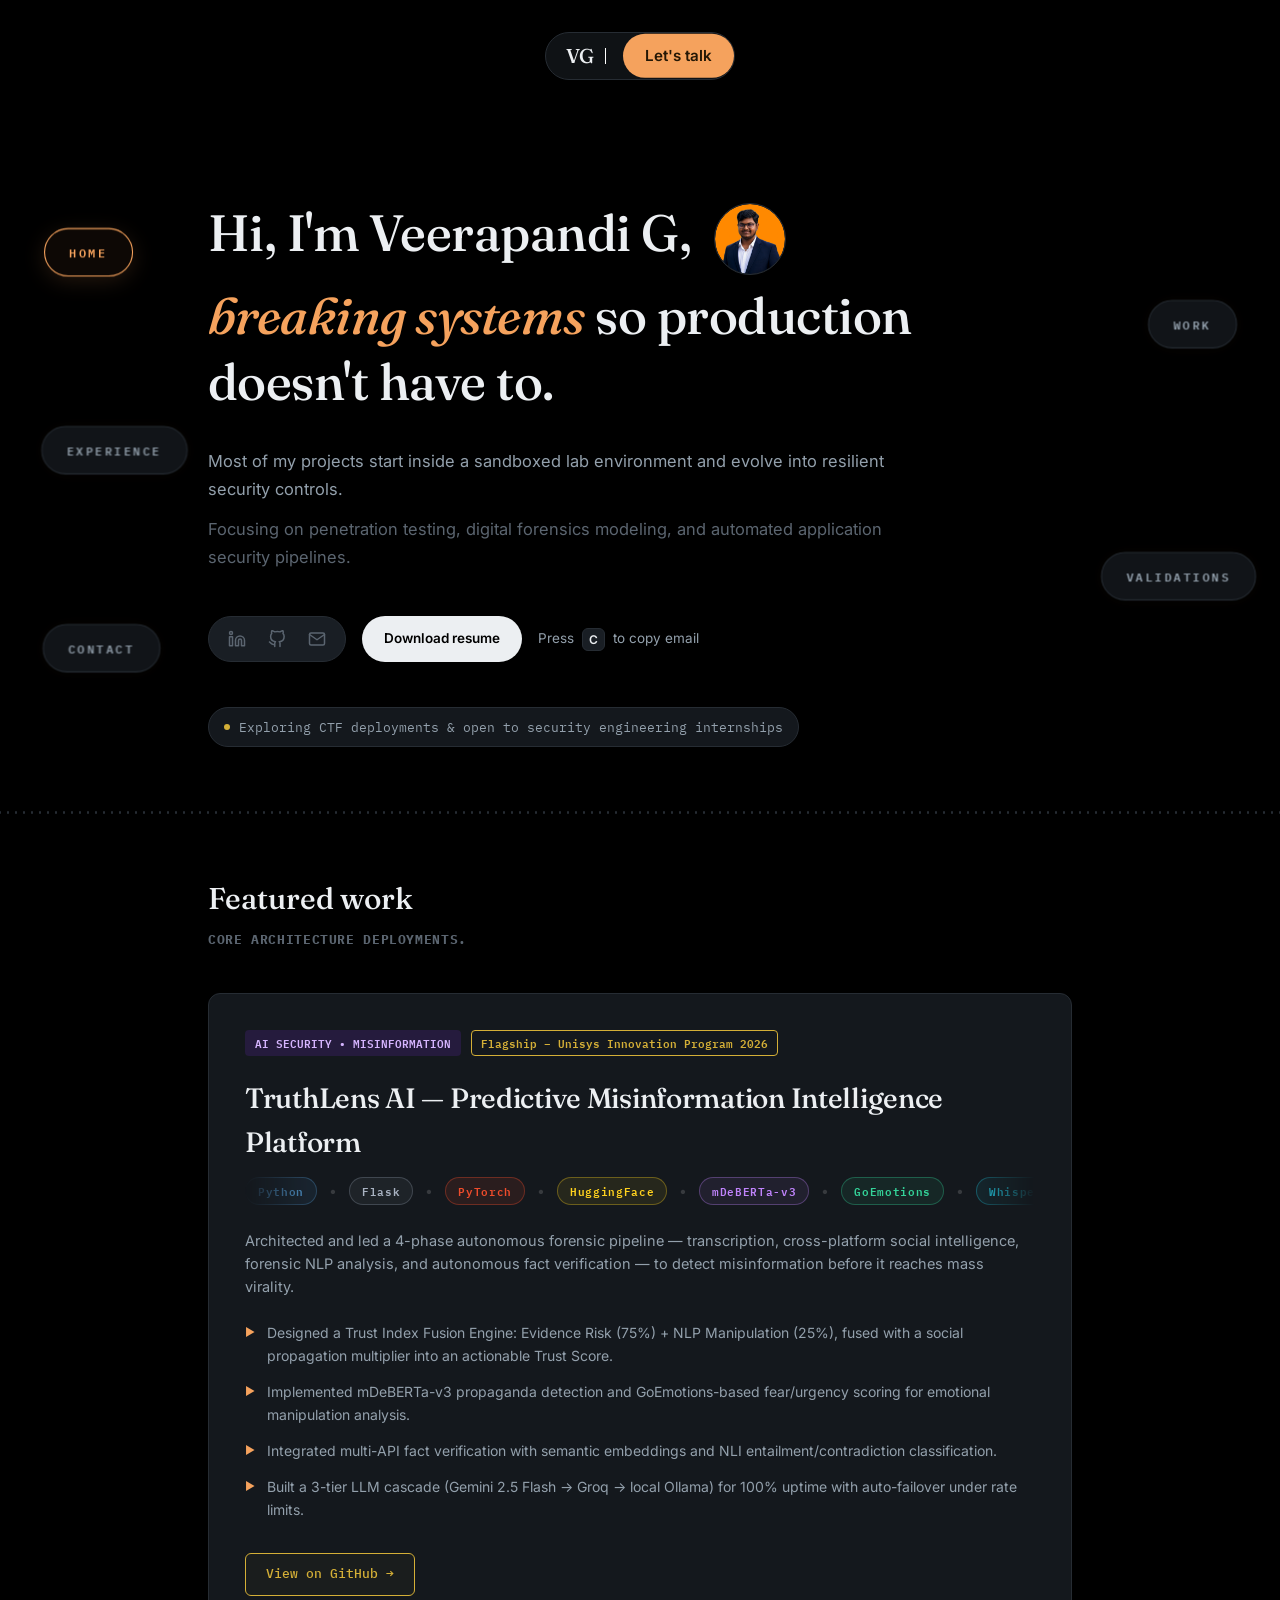
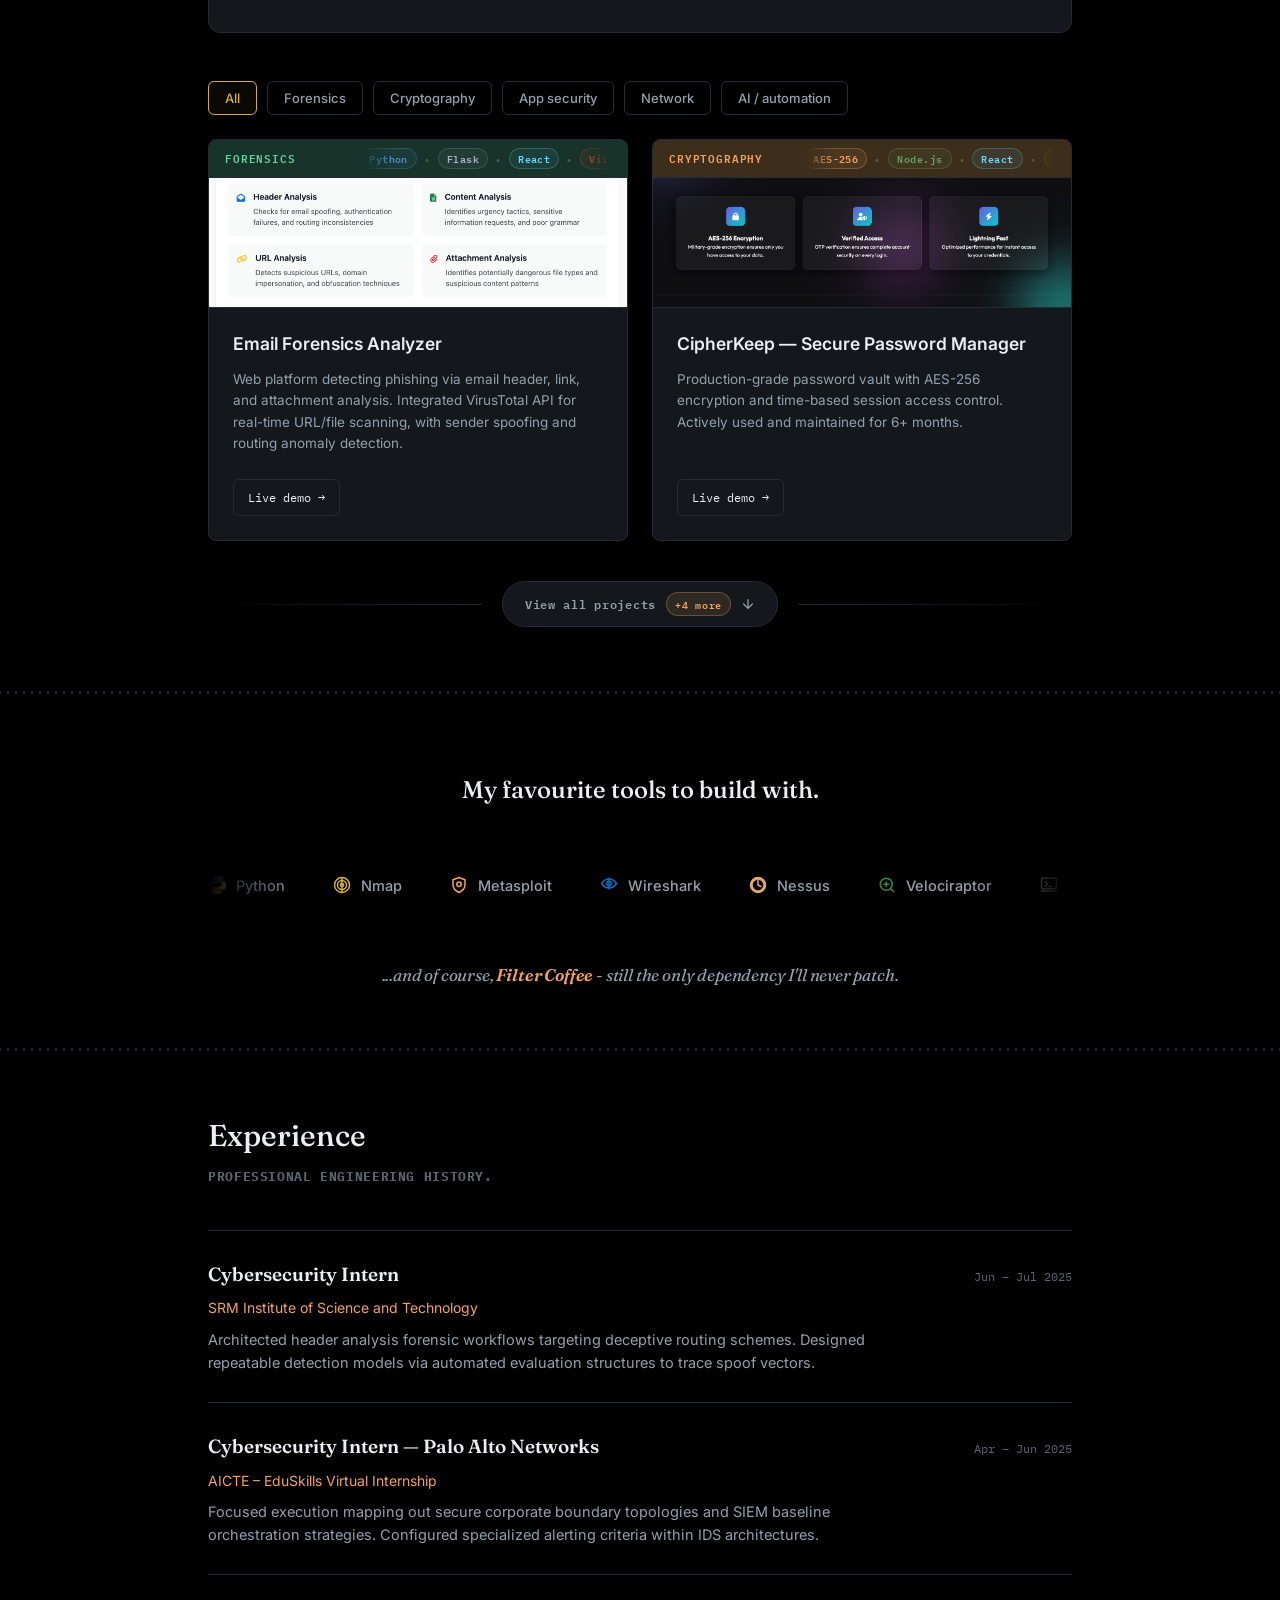
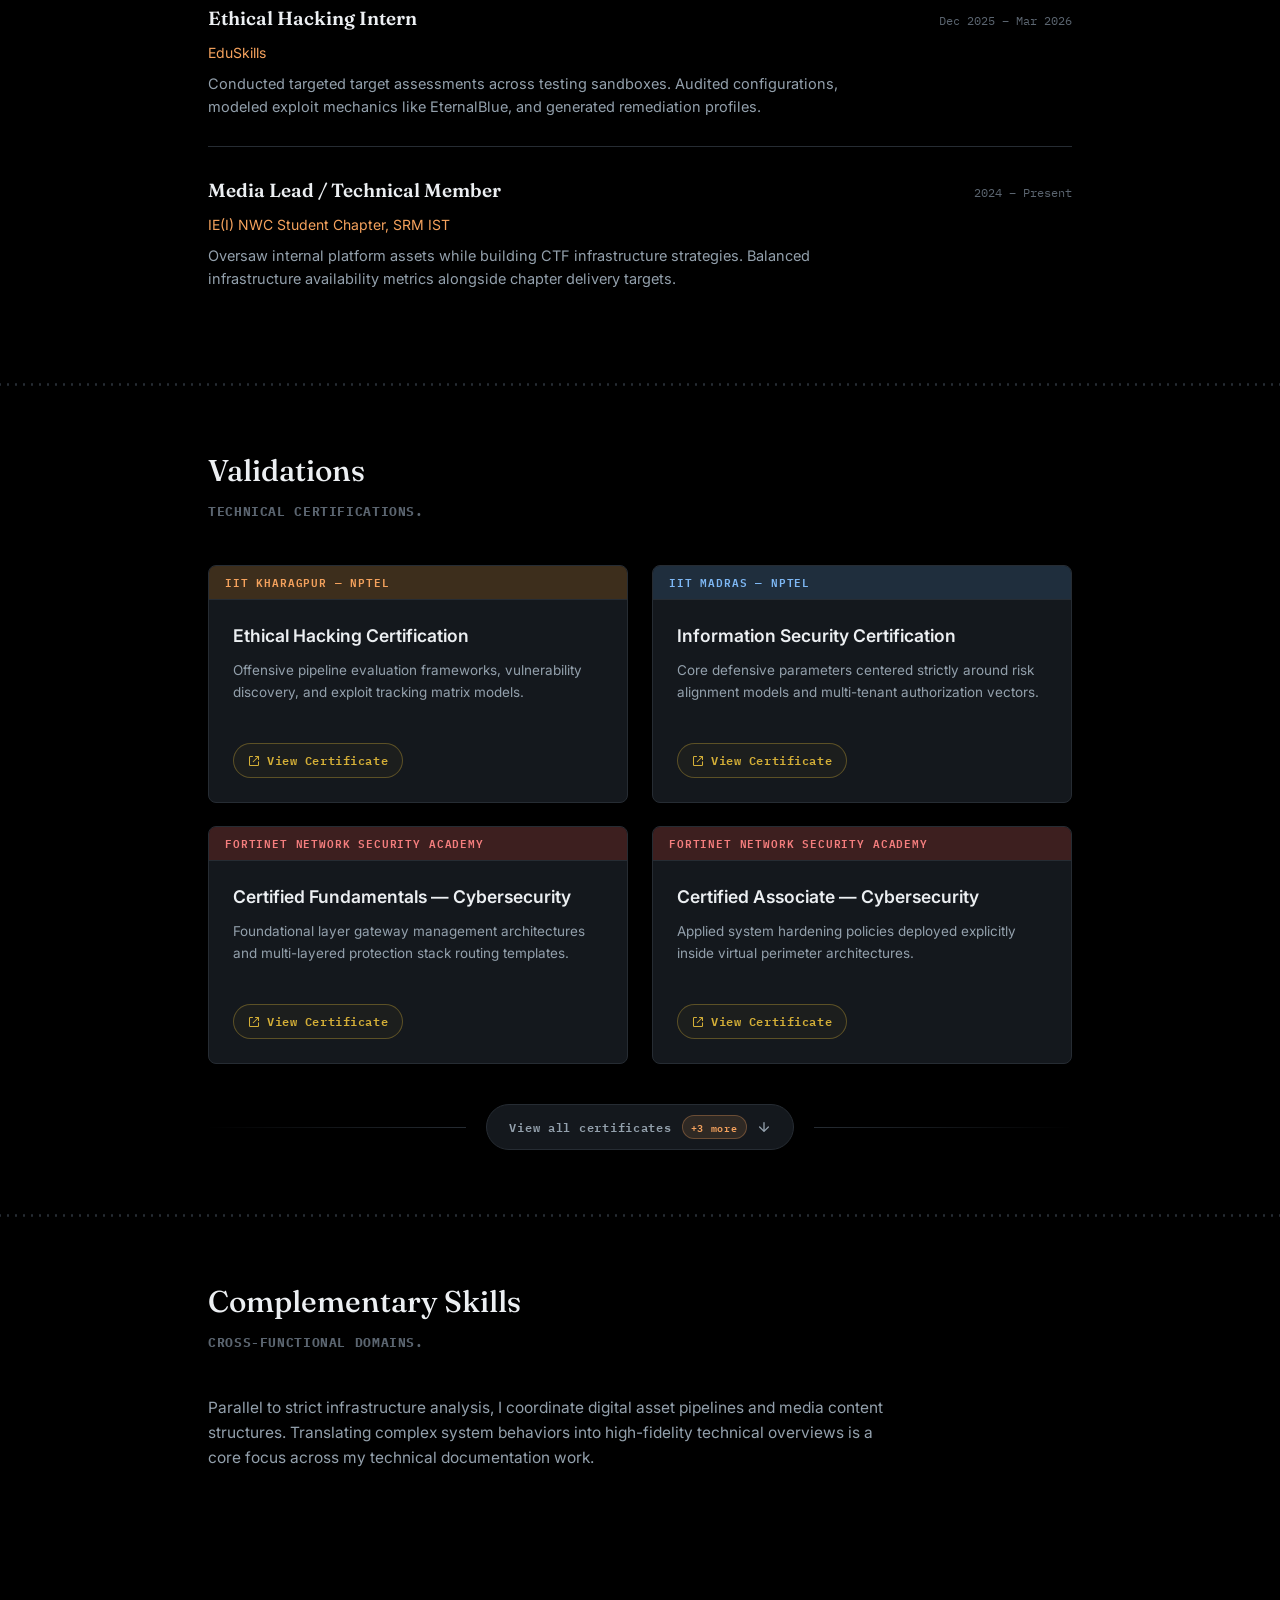
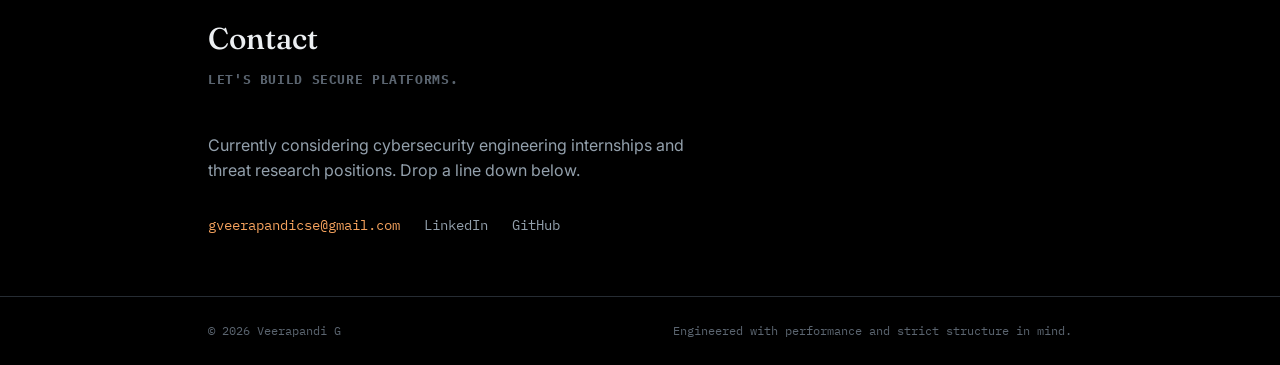
==== commit 5efeb629: "Initial commit — Premium Cyber Portfolio with decoupled template loader" ====
--- a/index.html
+++ b/index.html
@@ -12,7 +12,7 @@
     <link rel="preconnect" href="https://fonts.googleapis.com">
     <link rel="preconnect" href="https://fonts.gstatic.com" crossorigin>
     <link
-        href="https://fonts.googleapis.com/css2?family=Fraunces:ital,wght@0,500;0,600;1,500&family=Inter:wght@400;500;600;700&family=IBM+Plex+Mono:wght@400;500&display=swap"
+        href="https://fonts.googleapis.com/css2?family=Fraunces:ital,wght@0,500;0,600;1,500&family=Inter:wght@400;500;600;700&family=IBM+Plex+Mono:wght@400;500;600&display=swap"
         rel="stylesheet">
     <style>
         :root {
@@ -1295,6 +1295,7 @@
             color: var(--text-muted);
             font-family: var(--font-mono);
             font-size: 11px;
+            font-weight: 600;
             letter-spacing: 0.15em;
             text-decoration: none;
             box-shadow: 0 10px 30px rgba(0, 0, 0, 0.5), 0 0 15px rgba(245, 162, 93, 0.05);
@@ -1845,8 +1846,8 @@
             // --- "View all certificates" expand / collapse ---
             const certMoreBtn = document.getElementById('cert-more-btn');
             if (certMoreBtn) {
-                const hiddenCerts = document.querySelectorAll('#notes .proj-card--hidden');
                 certMoreBtn.addEventListener('click', () => {
+                    const hiddenCerts = document.querySelectorAll('#notes .proj-card--hidden');
                     const isExpanded = certMoreBtn.getAttribute('aria-expanded') === 'true';
                     if (!isExpanded) {
                         // Reveal cards with stagger
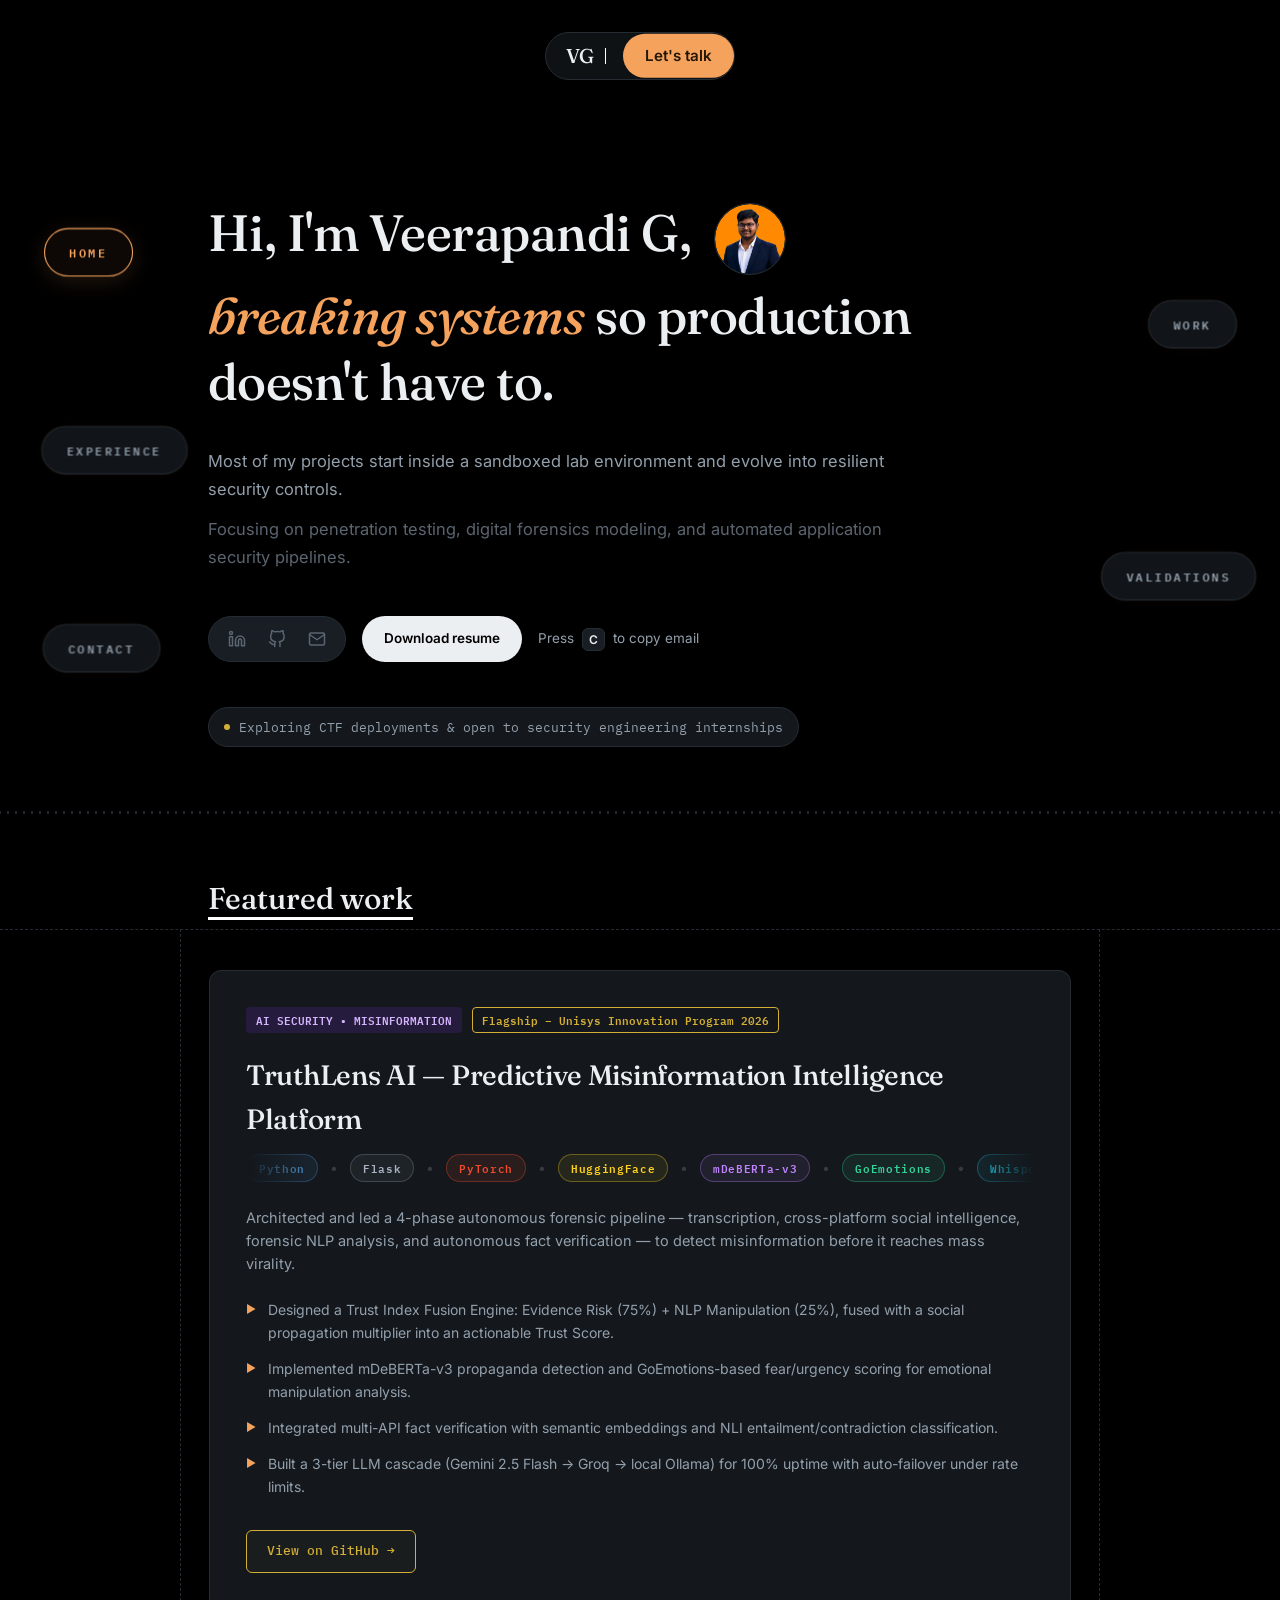
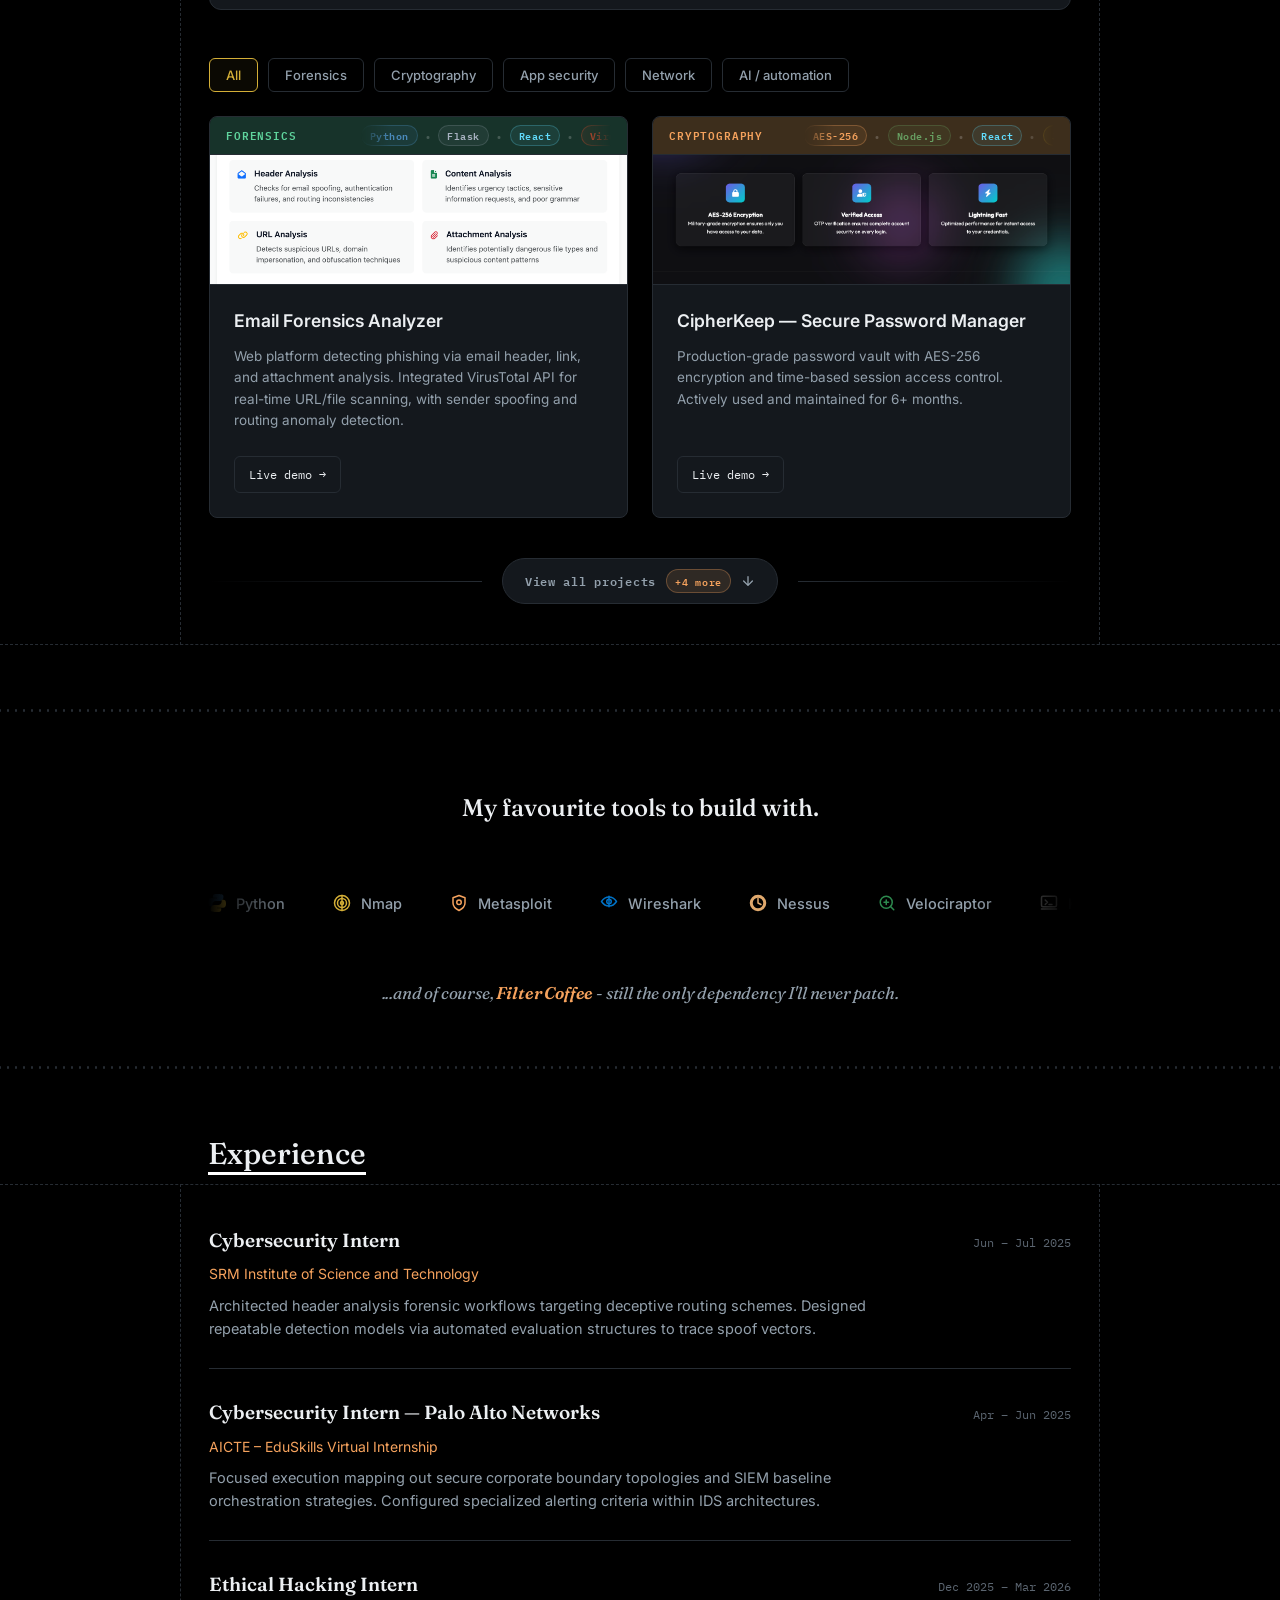
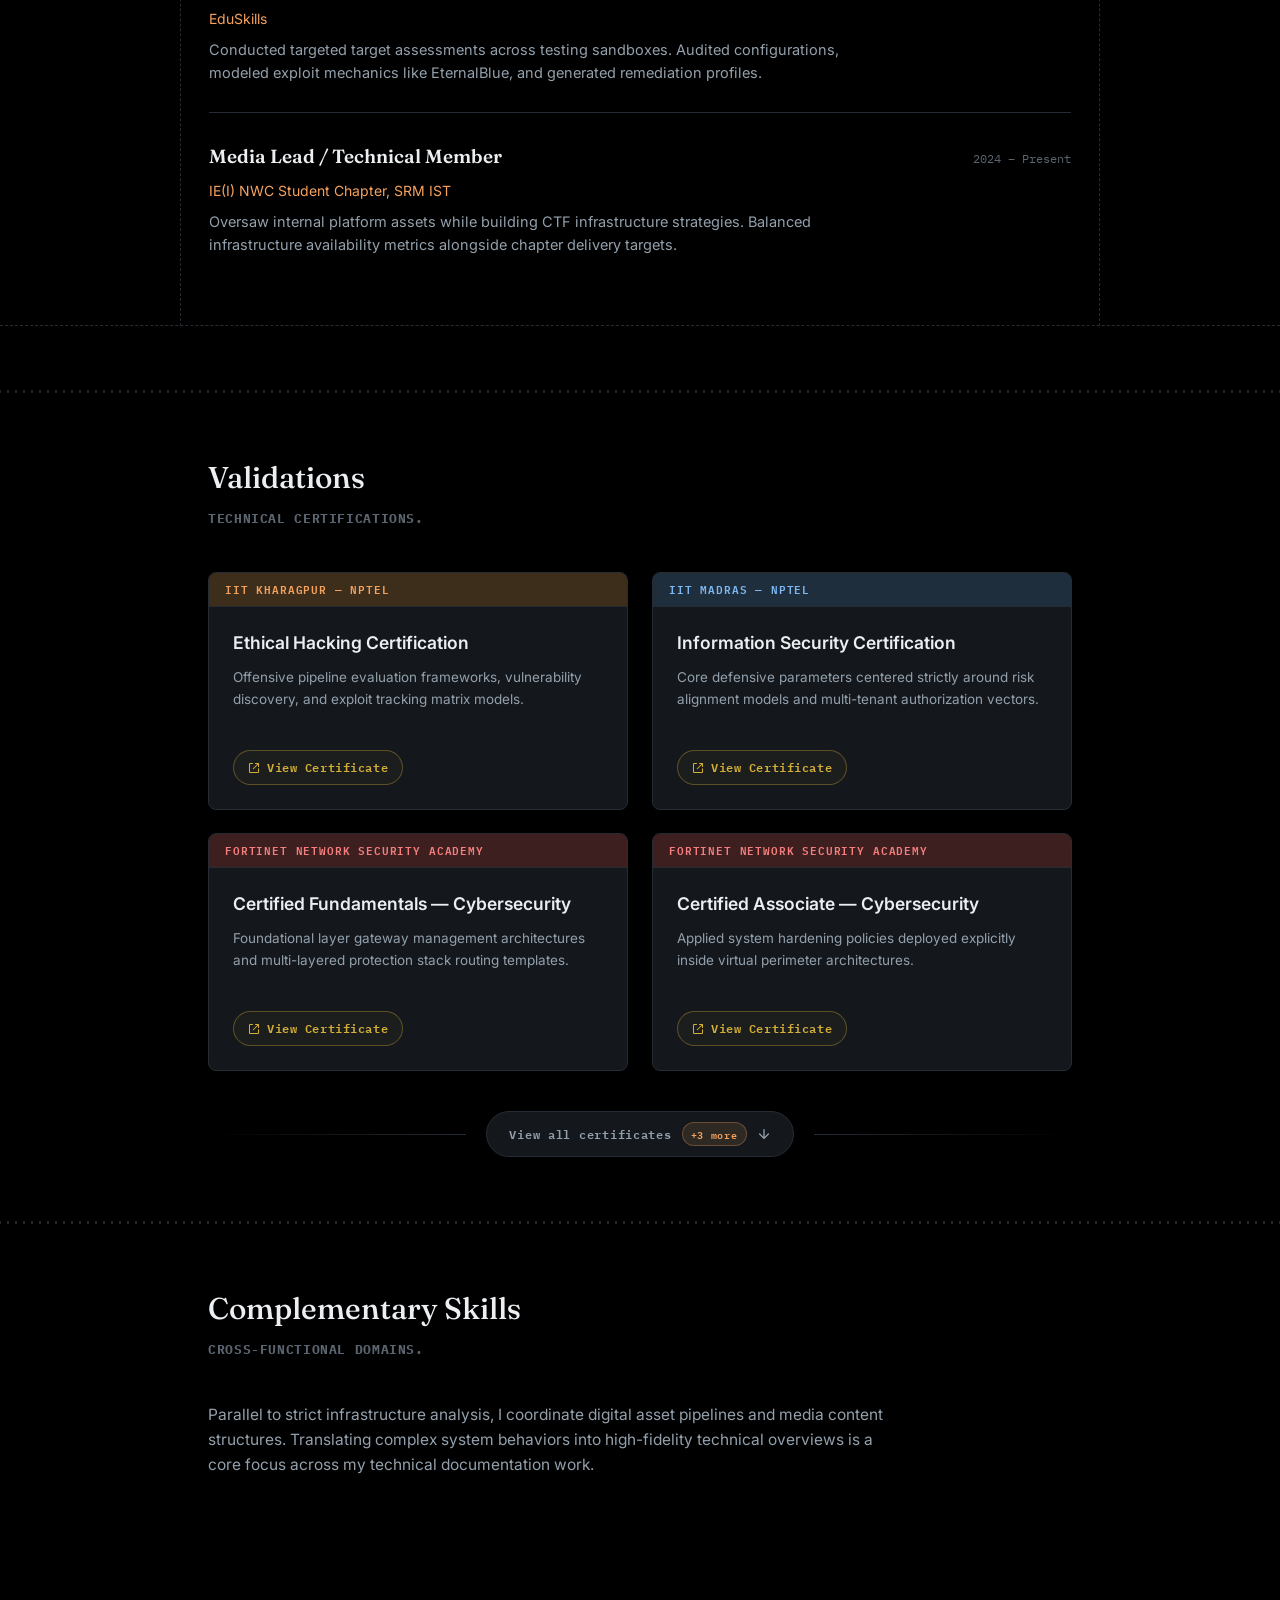
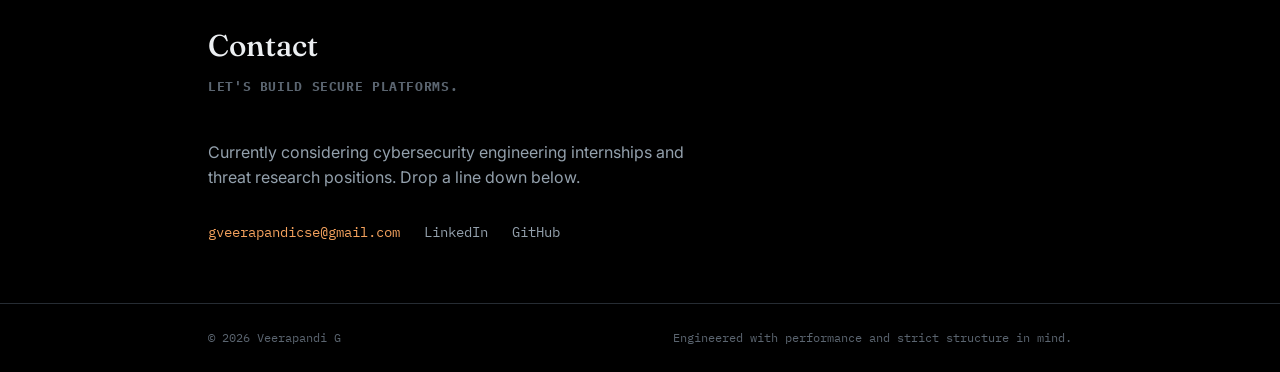
==== commit a55e8179: "Initial commit — Premium Cyber Portfolio with decoupled template loader" ====
--- a/index.html
+++ b/index.html
@@ -369,6 +369,14 @@
             margin-bottom: 6px;
         }
 
+        #work .section-eyebrow,
+        #experience .section-eyebrow {
+            text-decoration: underline;
+            text-decoration-color: #FFFFFF;
+            text-underline-offset: 8px;
+            text-decoration-thickness: 3px;
+        }
+
         .section-title {
             font-family: var(--font-mono);
             font-size: 12.5px;
@@ -376,6 +384,40 @@
             margin-bottom: 44px;
             text-transform: uppercase;
             letter-spacing: 0.05em;
+        }
+
+        /* ── Work & Experience Section Dotted Border Frame ── */
+        .work-frame,
+        .experience-frame {
+            position: relative;
+            border-left: 1px dashed var(--border);
+            border-right: 1px dashed var(--border);
+            padding: 0 28px;
+            margin: 0 -28px;
+        }
+
+        .work-frame::before,
+        .work-frame::after,
+        .experience-frame::before,
+        .experience-frame::after {
+            content: '';
+            display: block;
+            position: relative;
+            left: 50%;
+            transform: translateX(-50%);
+            width: 100vw;
+            height: 0;
+            border-top: 1px dashed var(--border);
+        }
+
+        .work-frame::before,
+        .experience-frame::before {
+            margin-bottom: 40px;
+        }
+
+        .work-frame::after,
+        .experience-frame::after {
+            margin-top: 40px;
         }
 
         /* Flagship Card Styles */
@@ -1524,6 +1566,12 @@
                 align-items: flex-start;
                 gap: 4px;
             }
+
+            .work-frame,
+            .experience-frame {
+                padding: 0 20px;
+                margin: 0 -20px;
+            }
         }
 
         @media (prefers-reduced-motion: reduce) {
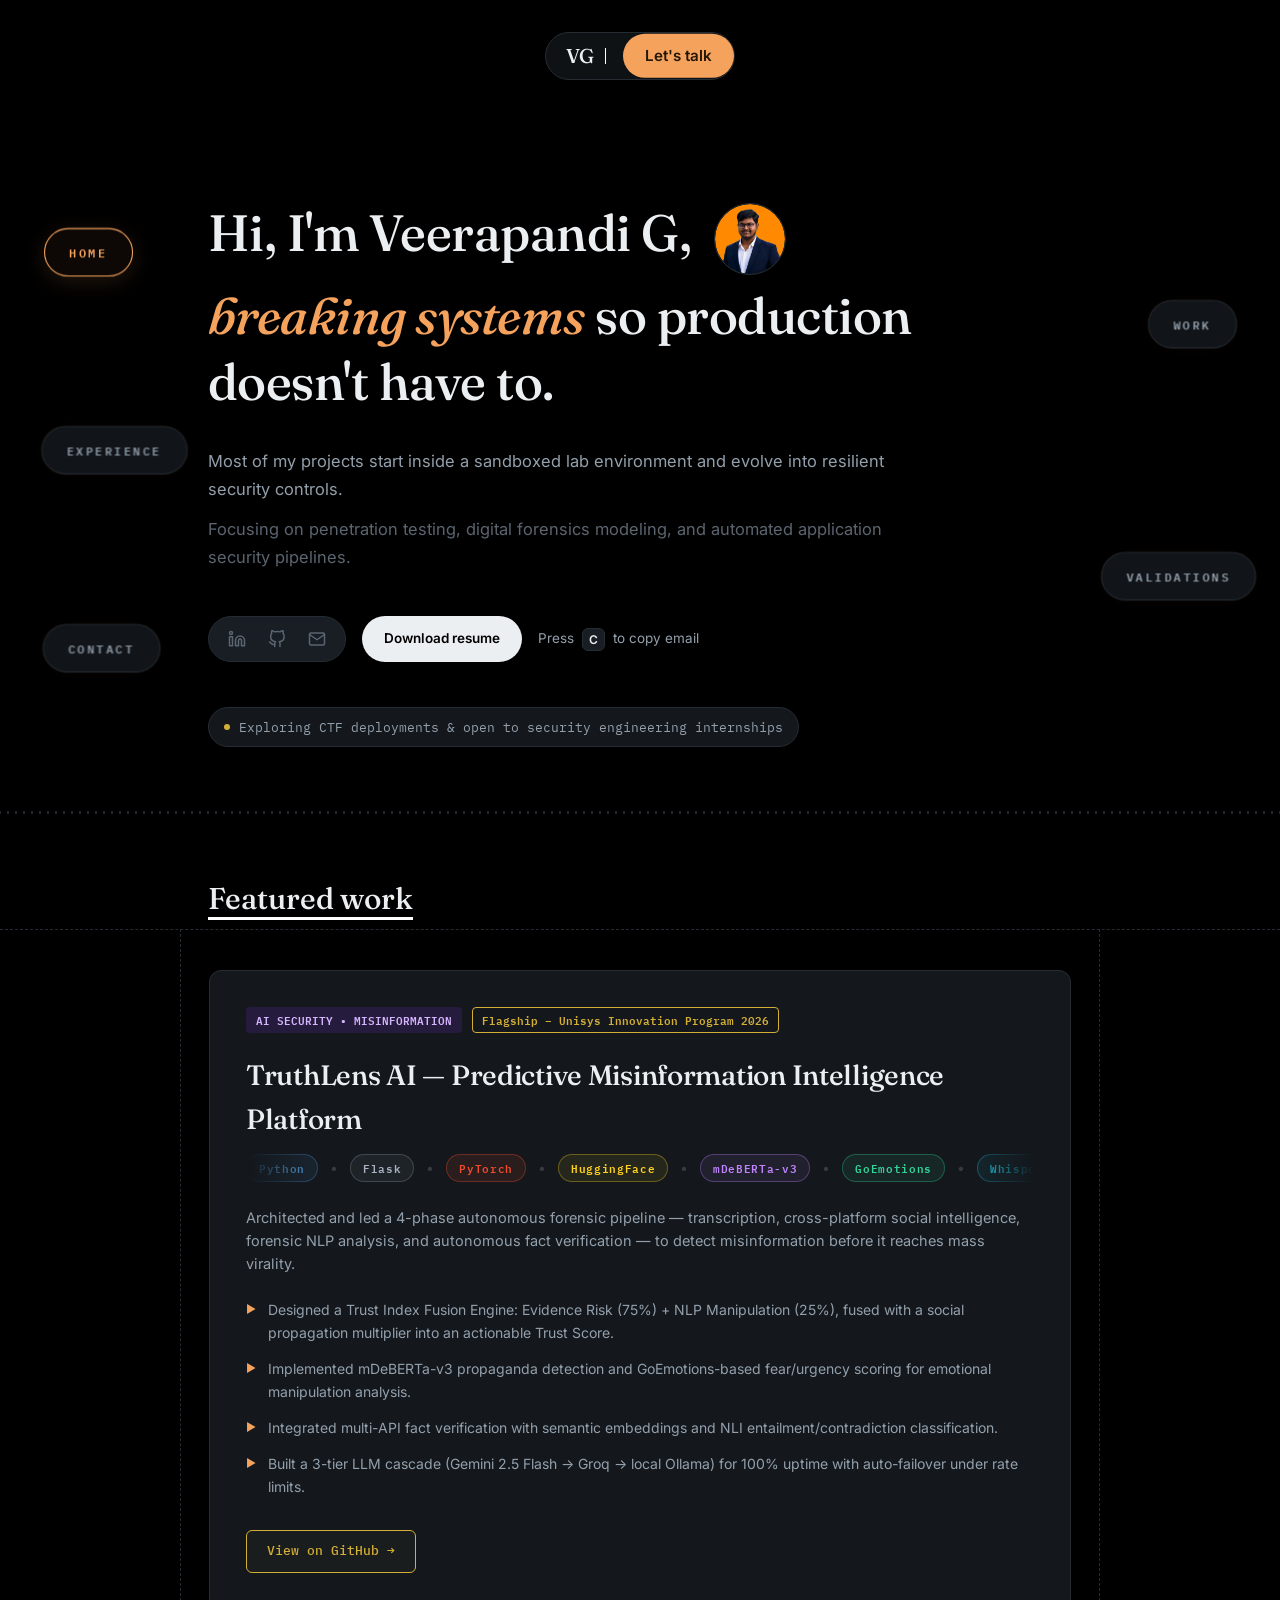
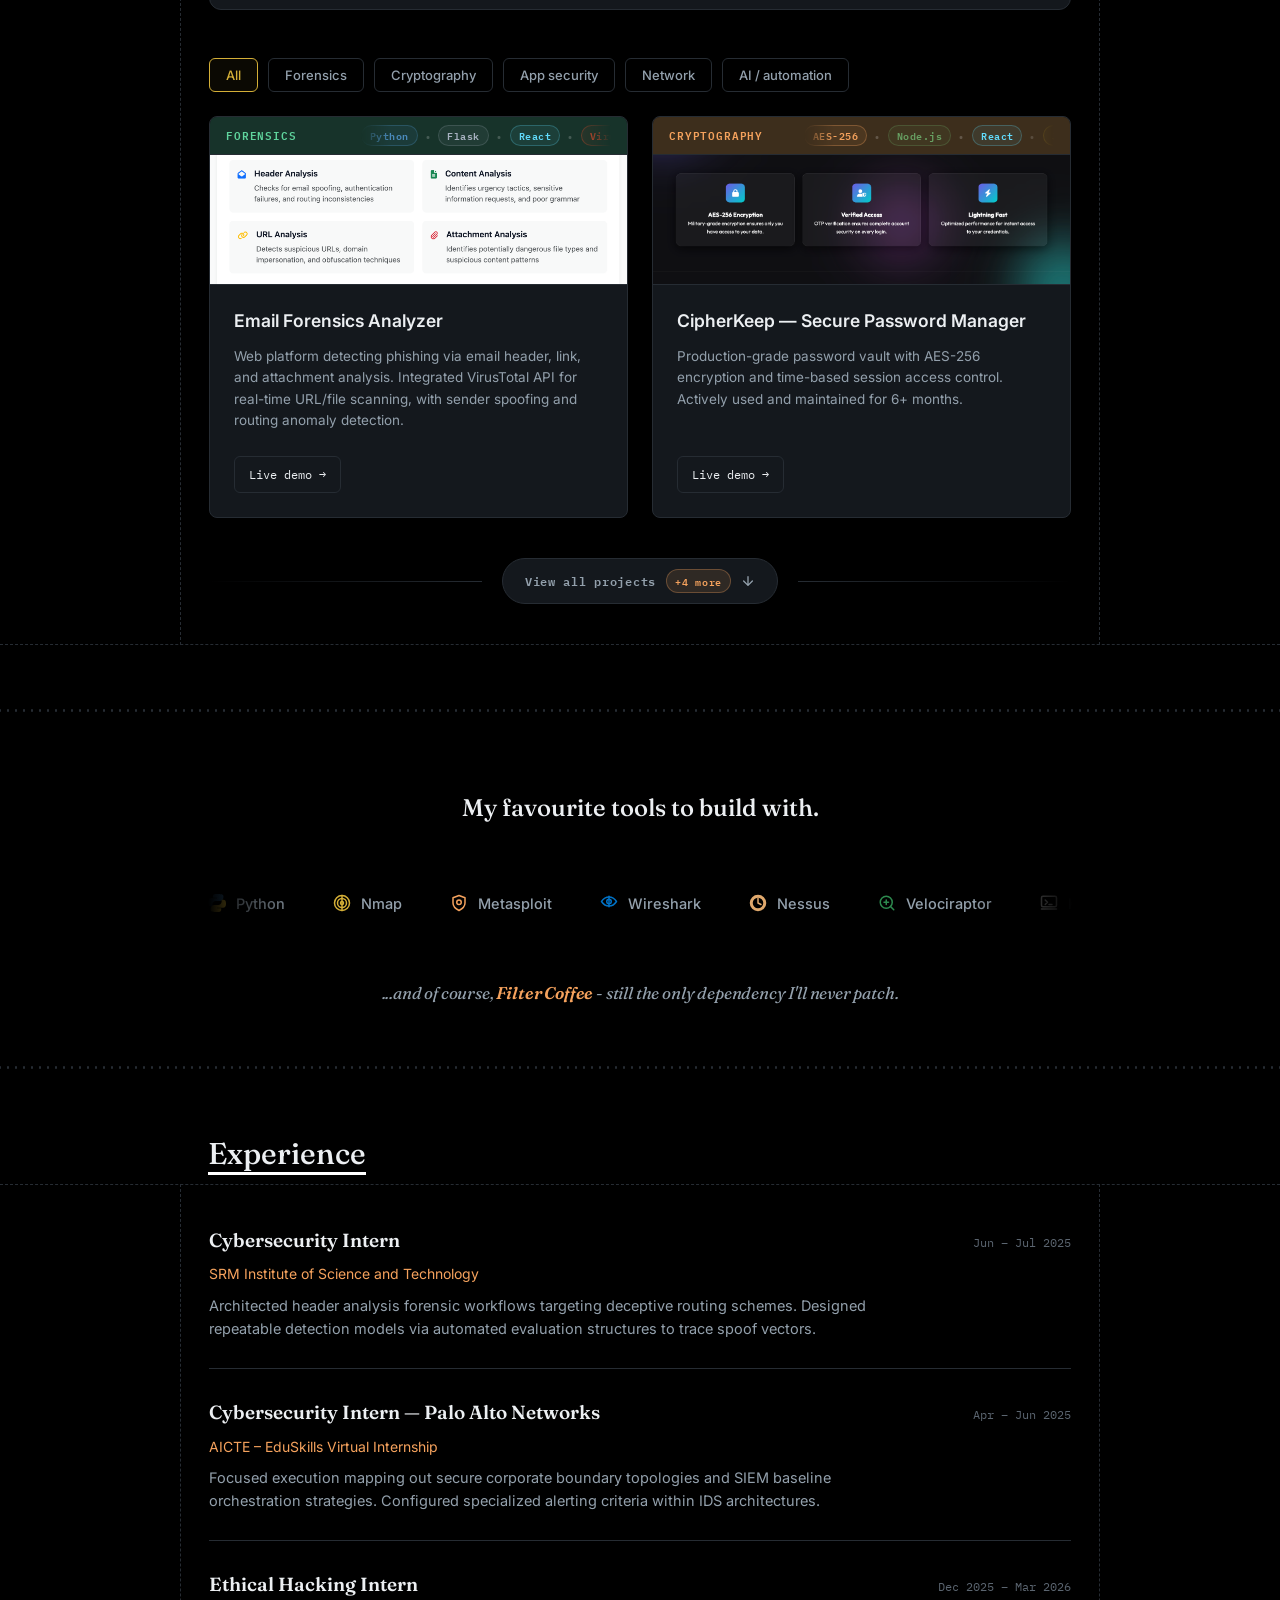
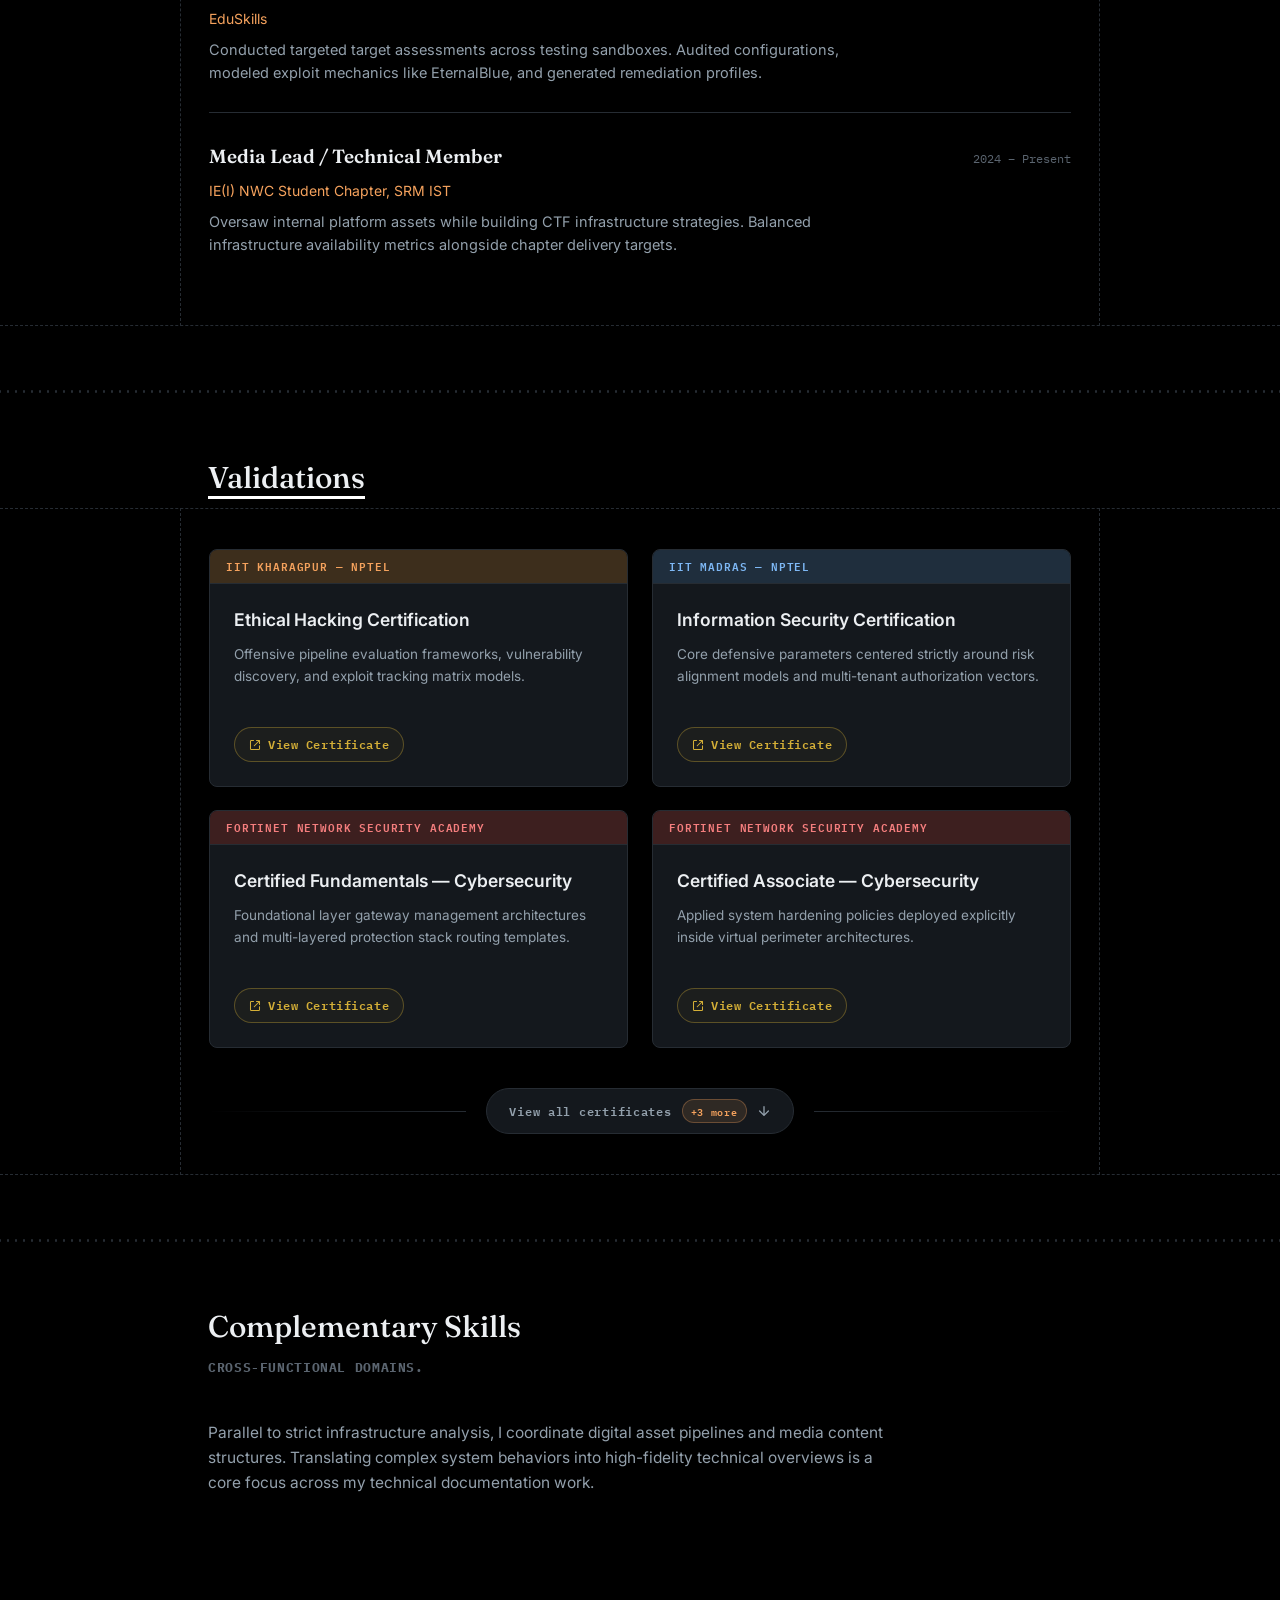
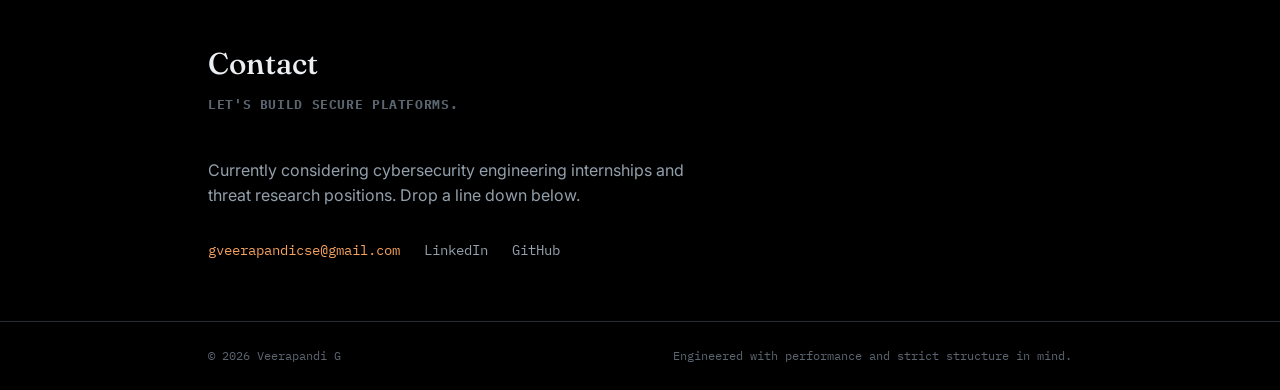
==== commit fe491e6d: "Initial commit — Premium Cyber Portfolio with decoupled template loader" ====
--- a/index.html
+++ b/index.html
@@ -370,7 +370,8 @@
         }
 
         #work .section-eyebrow,
-        #experience .section-eyebrow {
+        #experience .section-eyebrow,
+        #notes .section-eyebrow {
             text-decoration: underline;
             text-decoration-color: #FFFFFF;
             text-underline-offset: 8px;
@@ -386,9 +387,10 @@
             letter-spacing: 0.05em;
         }
 
-        /* ── Work & Experience Section Dotted Border Frame ── */
+        /* ── Work, Experience & Validations Section Dotted Border Frame ── */
         .work-frame,
-        .experience-frame {
+        .experience-frame,
+        .notes-frame {
             position: relative;
             border-left: 1px dashed var(--border);
             border-right: 1px dashed var(--border);
@@ -399,7 +401,9 @@
         .work-frame::before,
         .work-frame::after,
         .experience-frame::before,
-        .experience-frame::after {
+        .experience-frame::after,
+        .notes-frame::before,
+        .notes-frame::after {
             content: '';
             display: block;
             position: relative;
@@ -411,12 +415,14 @@
         }
 
         .work-frame::before,
-        .experience-frame::before {
+        .experience-frame::before,
+        .notes-frame::before {
             margin-bottom: 40px;
         }
 
         .work-frame::after,
-        .experience-frame::after {
+        .experience-frame::after,
+        .notes-frame::after {
             margin-top: 40px;
         }
 
@@ -1568,7 +1574,8 @@
             }
 
             .work-frame,
-            .experience-frame {
+            .experience-frame,
+            .notes-frame {
                 padding: 0 20px;
                 margin: 0 -20px;
             }
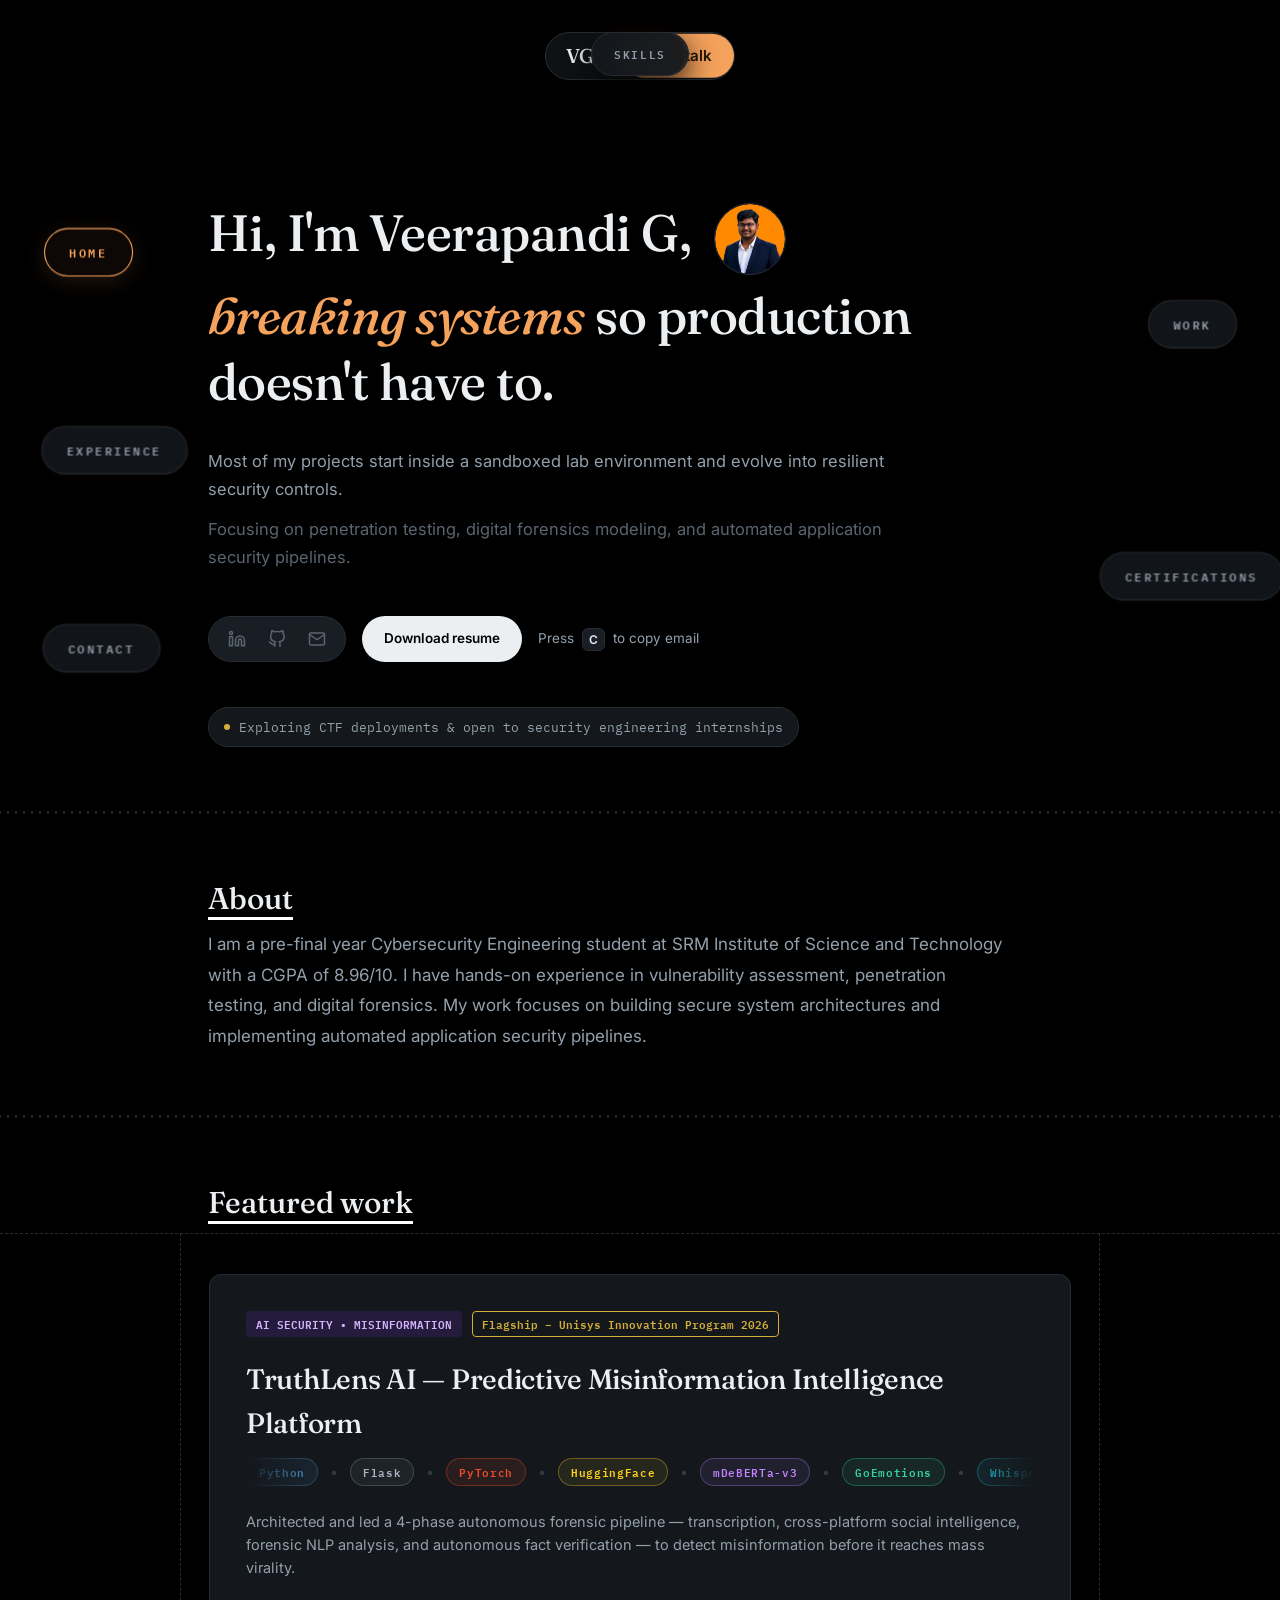
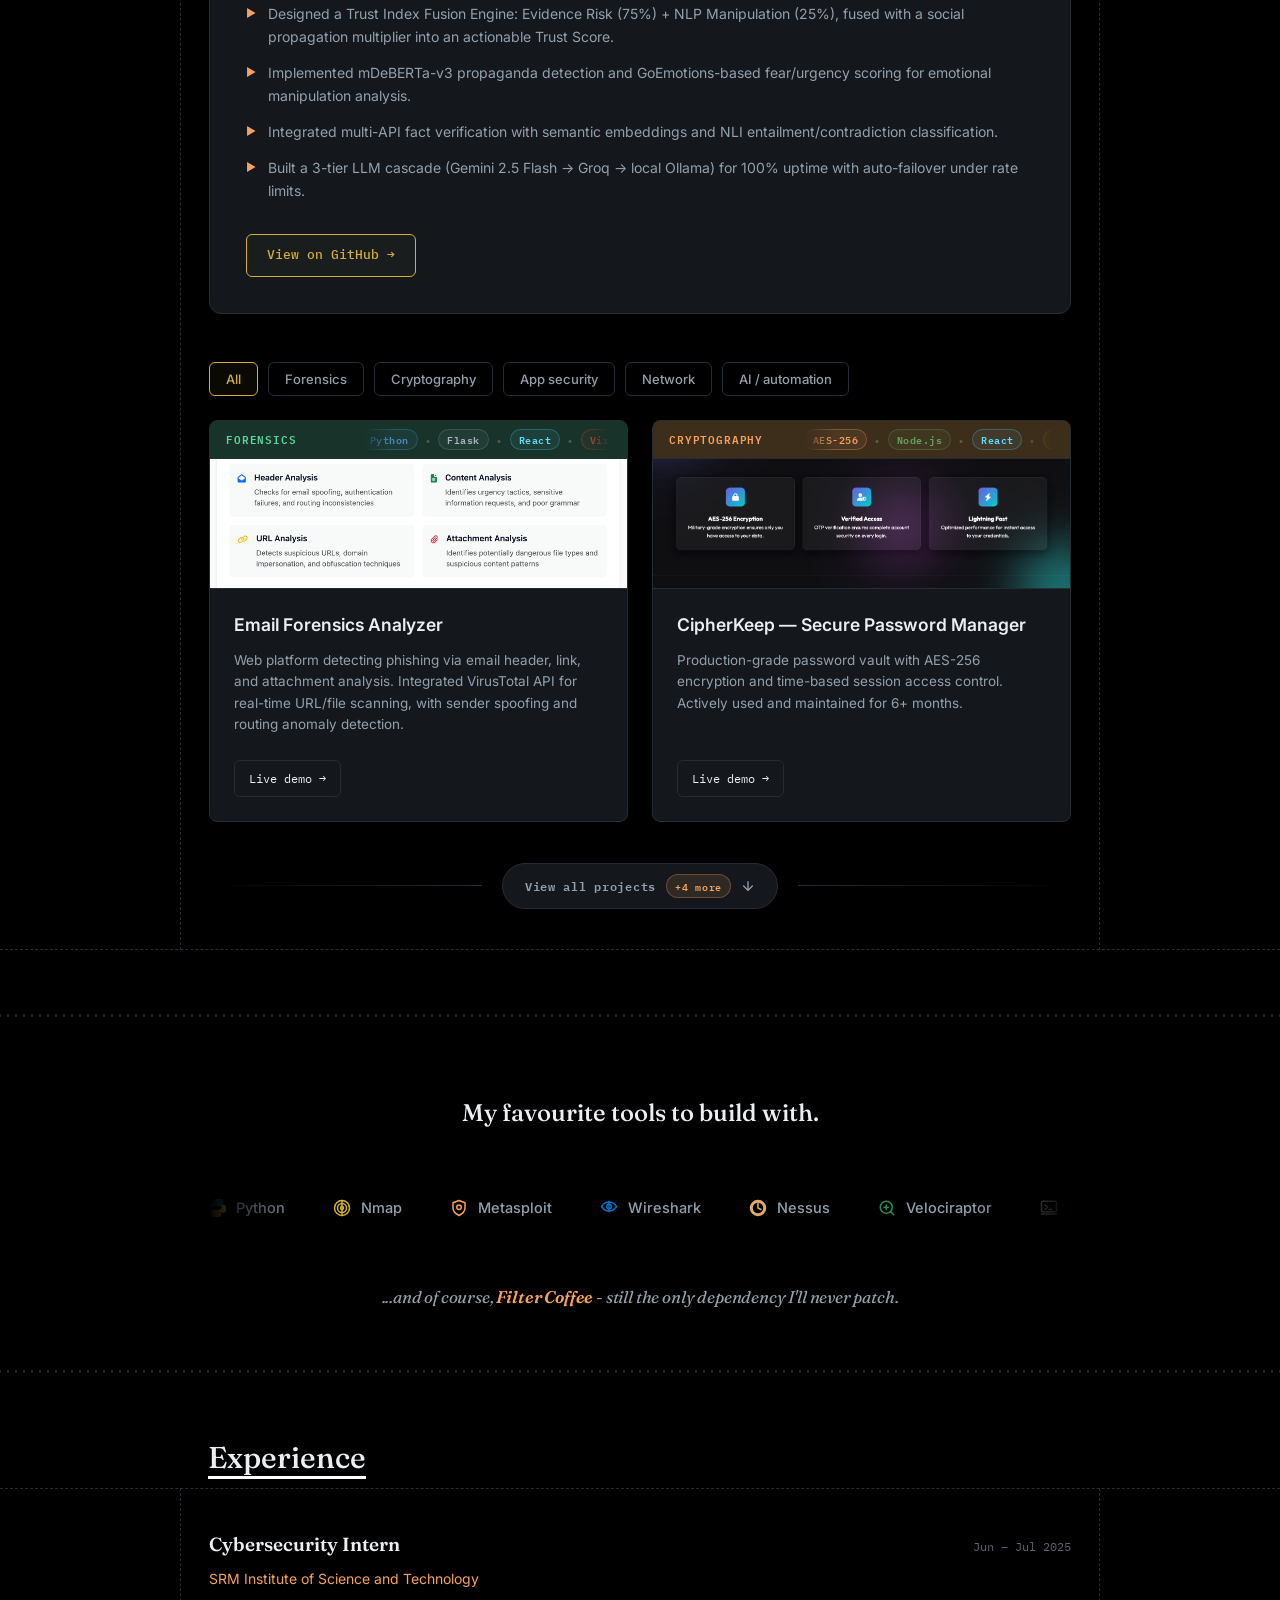
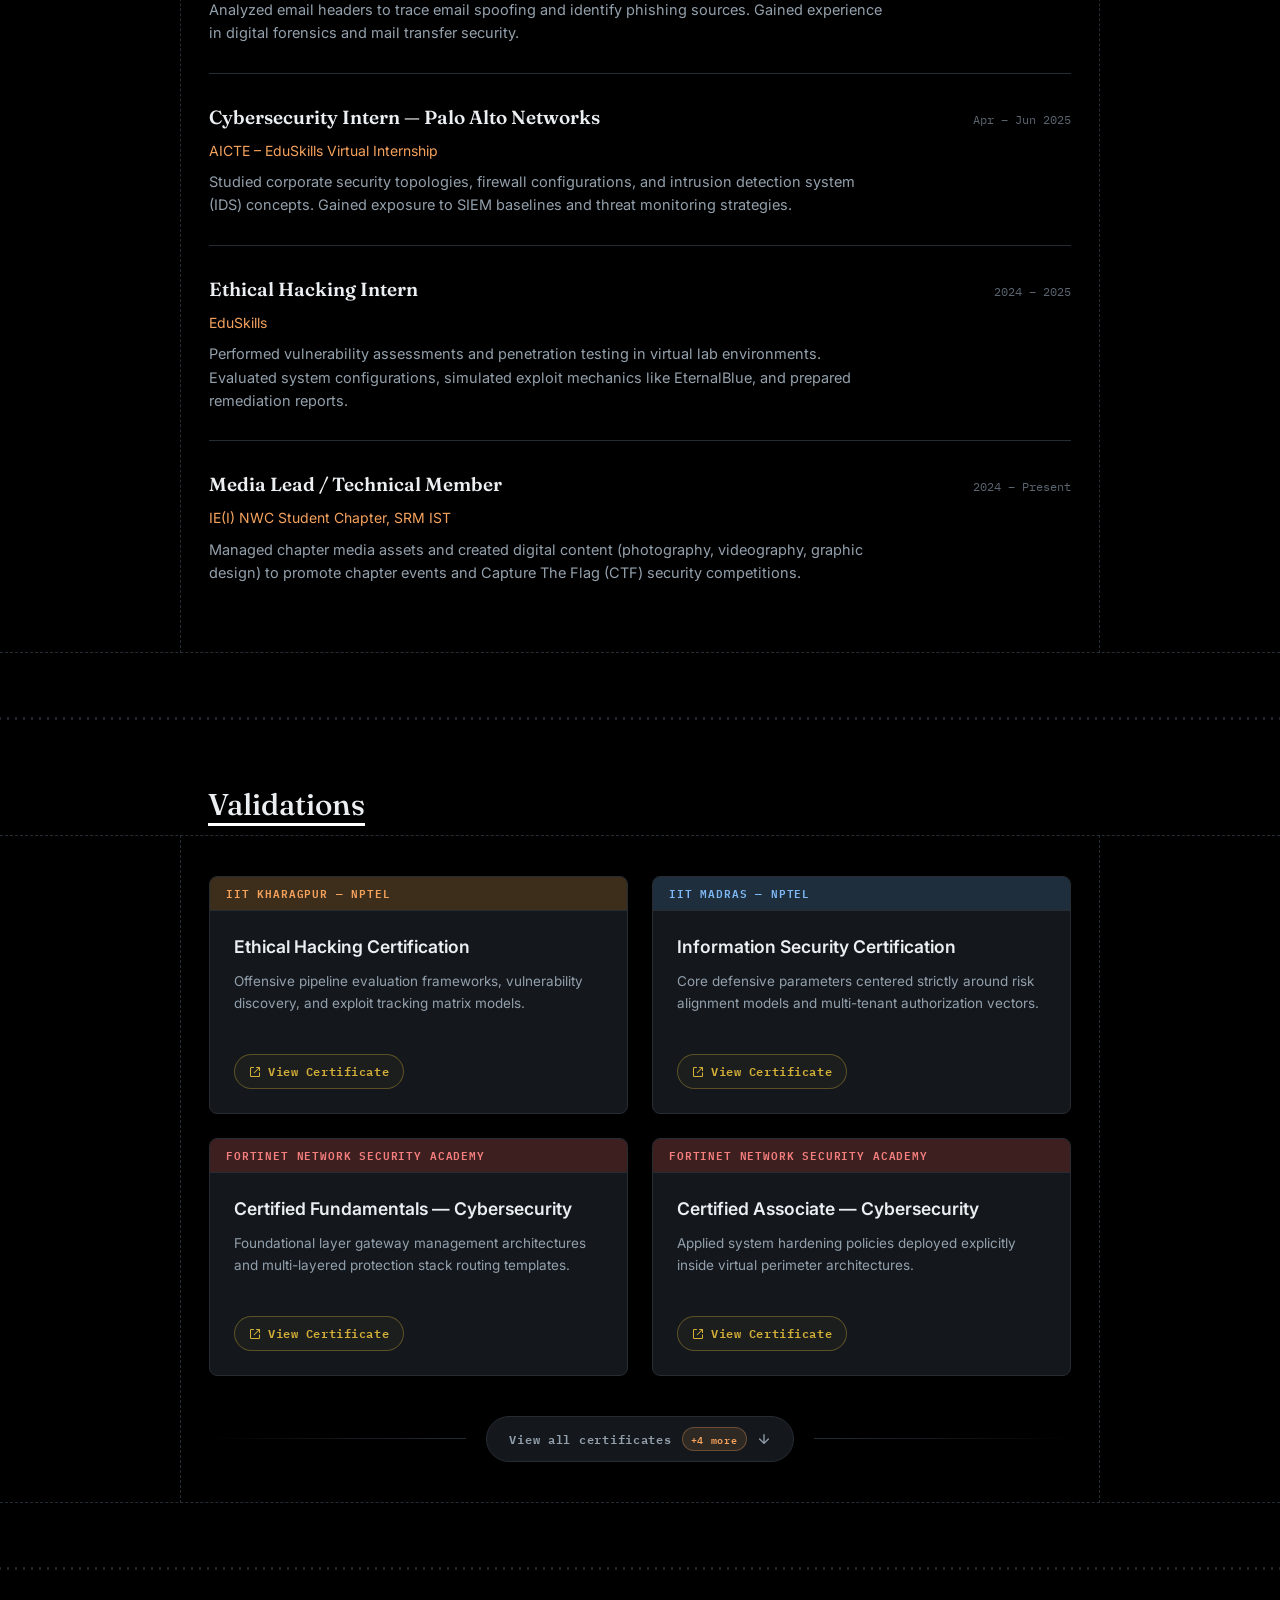
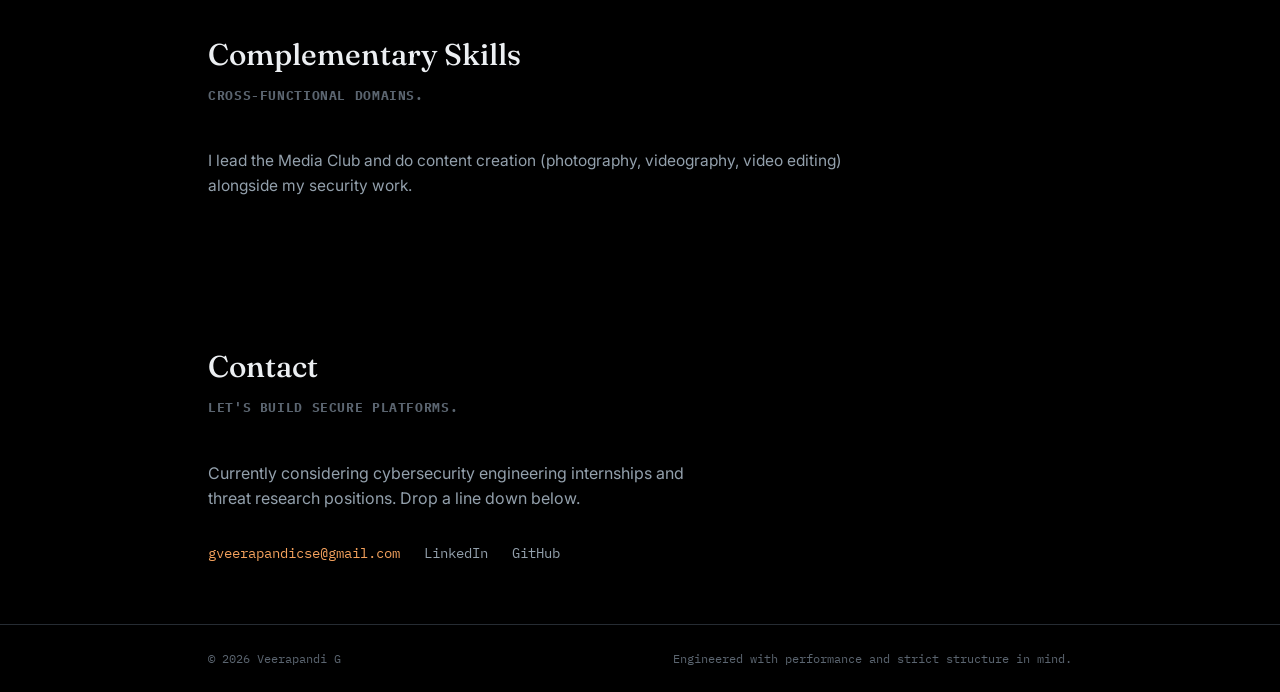
==== commit 68299648: "Update copywriting, add about section, expand nav, and reconcile certifications" ====
--- a/index.html
+++ b/index.html
@@ -369,6 +369,7 @@
             margin-bottom: 6px;
         }
 
+        #about .section-eyebrow,
         #work .section-eyebrow,
         #experience .section-eyebrow,
         #notes .section-eyebrow {
@@ -1233,6 +1234,13 @@
             color: var(--text-muted);
             font-size: 15.5px;
             max-width: 680px;
+        }
+
+        .about-text {
+            color: var(--text-muted);
+            font-size: clamp(16px, 2vw, 17px);
+            line-height: 1.8;
+            max-width: 800px;
         }
 
         /* Contact Section styling Layout */
@@ -1434,22 +1442,12 @@
 
         /* Docked coordinates: links spread evenly across pill left area */
         /* All stagger delays = 0 so links arrive together instantly */
-        .scrolled [data-sec="hero"] {
-            transition-delay: 0s;
-        }
-
-        .scrolled [data-sec="work"] {
-            transition-delay: 0s;
-        }
-
-        .scrolled [data-sec="experience"] {
-            transition-delay: 0s;
-        }
-
-        .scrolled [data-sec="notes"] {
-            transition-delay: 0s;
-        }
-
+        .scrolled [data-sec="hero"],
+        .scrolled [data-sec="about"],
+        .scrolled [data-sec="work"],
+        .scrolled [data-sec="experience"],
+        .scrolled [data-sec="tools"],
+        .scrolled [data-sec="notes"],
         .scrolled [data-sec="contact"] {
             transition-delay: 0s;
         }
@@ -1594,6 +1592,7 @@
 <body>
     <div id="header-container"></div>
     <div id="hero-container"></div>
+    <div id="about-container"></div>
     <div id="work-container"></div>
     <div id="tools-container"></div>
     <div id="experience-container"></div>
@@ -1651,6 +1650,15 @@
             if (navPill && borderSvg && borderPath) {
                 window.addEventListener('scroll', updateProgressBorder, { passive: true });
                 window.addEventListener('resize', updateProgressBorder);
+
+                // Use ResizeObserver to update the border SVG path whenever the nav-pill transitions or resizes
+                if (window.ResizeObserver) {
+                    const resizeObserver = new ResizeObserver(() => {
+                        updateProgressBorder();
+                    });
+                    resizeObserver.observe(navPill);
+                }
+
                 updateProgressBorder();
                 // Call again after a small timeout to ensure document height is fully resolved
                 setTimeout(updateProgressBorder, 100);
@@ -1838,7 +1846,7 @@
 
             // --- Scroll-Spy: IntersectionObserver highlights the most-visible section ---
             const dockLinks = document.querySelectorAll('.nav-dock-link');
-            const spySectionIds = ['hero', 'work', 'experience', 'notes', 'contact'];
+            const spySectionIds = ['hero', 'about', 'work', 'experience', 'tools', 'notes', 'contact'];
 
             // Track intersection ratios for all sections, highlight the most visible one
             const visibilityMap = {};
@@ -1935,6 +1943,7 @@
             Promise.all([
                 loadSection('header-container', 'sections/header.html'),
                 loadSection('hero-container', 'sections/hero.html'),
+                loadSection('about-container', 'sections/about.html'),
                 loadSection('work-container', 'sections/work.html'),
                 loadSection('tools-container', 'sections/tools.html'),
                 loadSection('experience-container', 'sections/experience.html'),
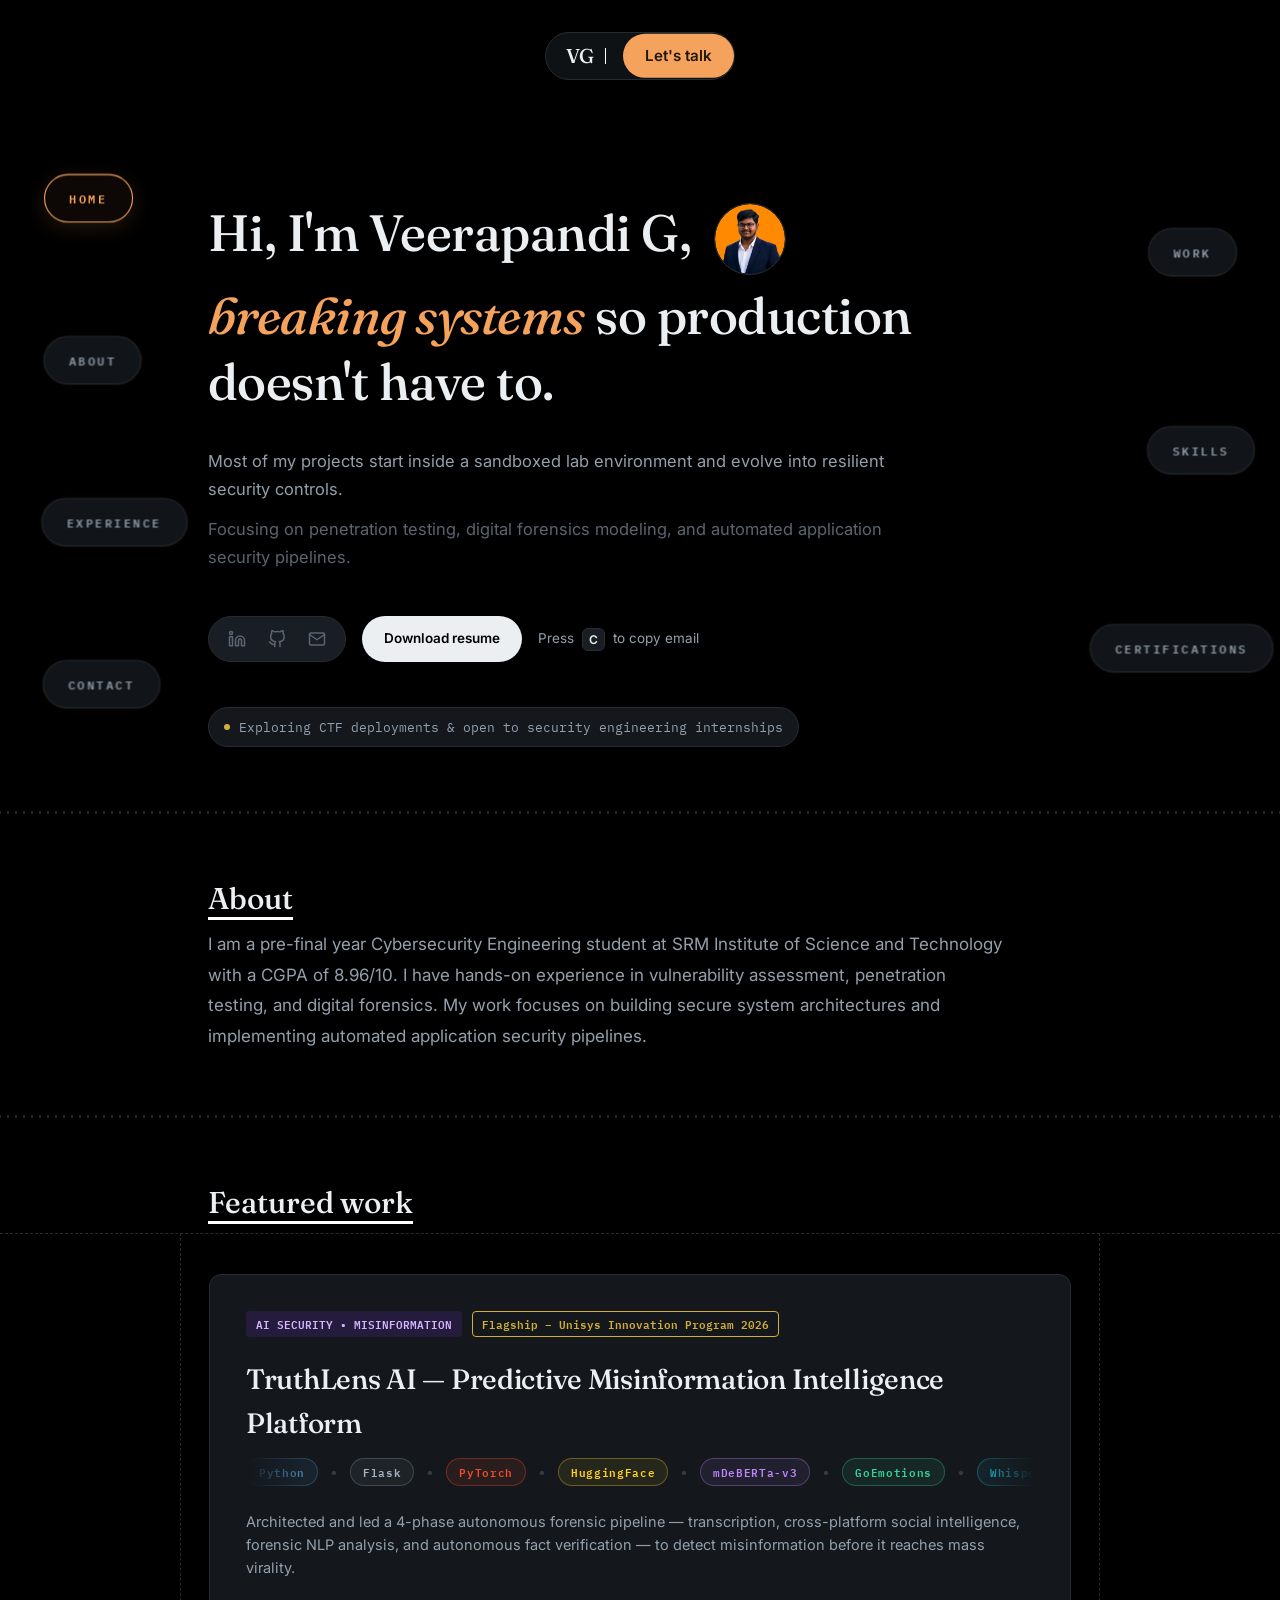
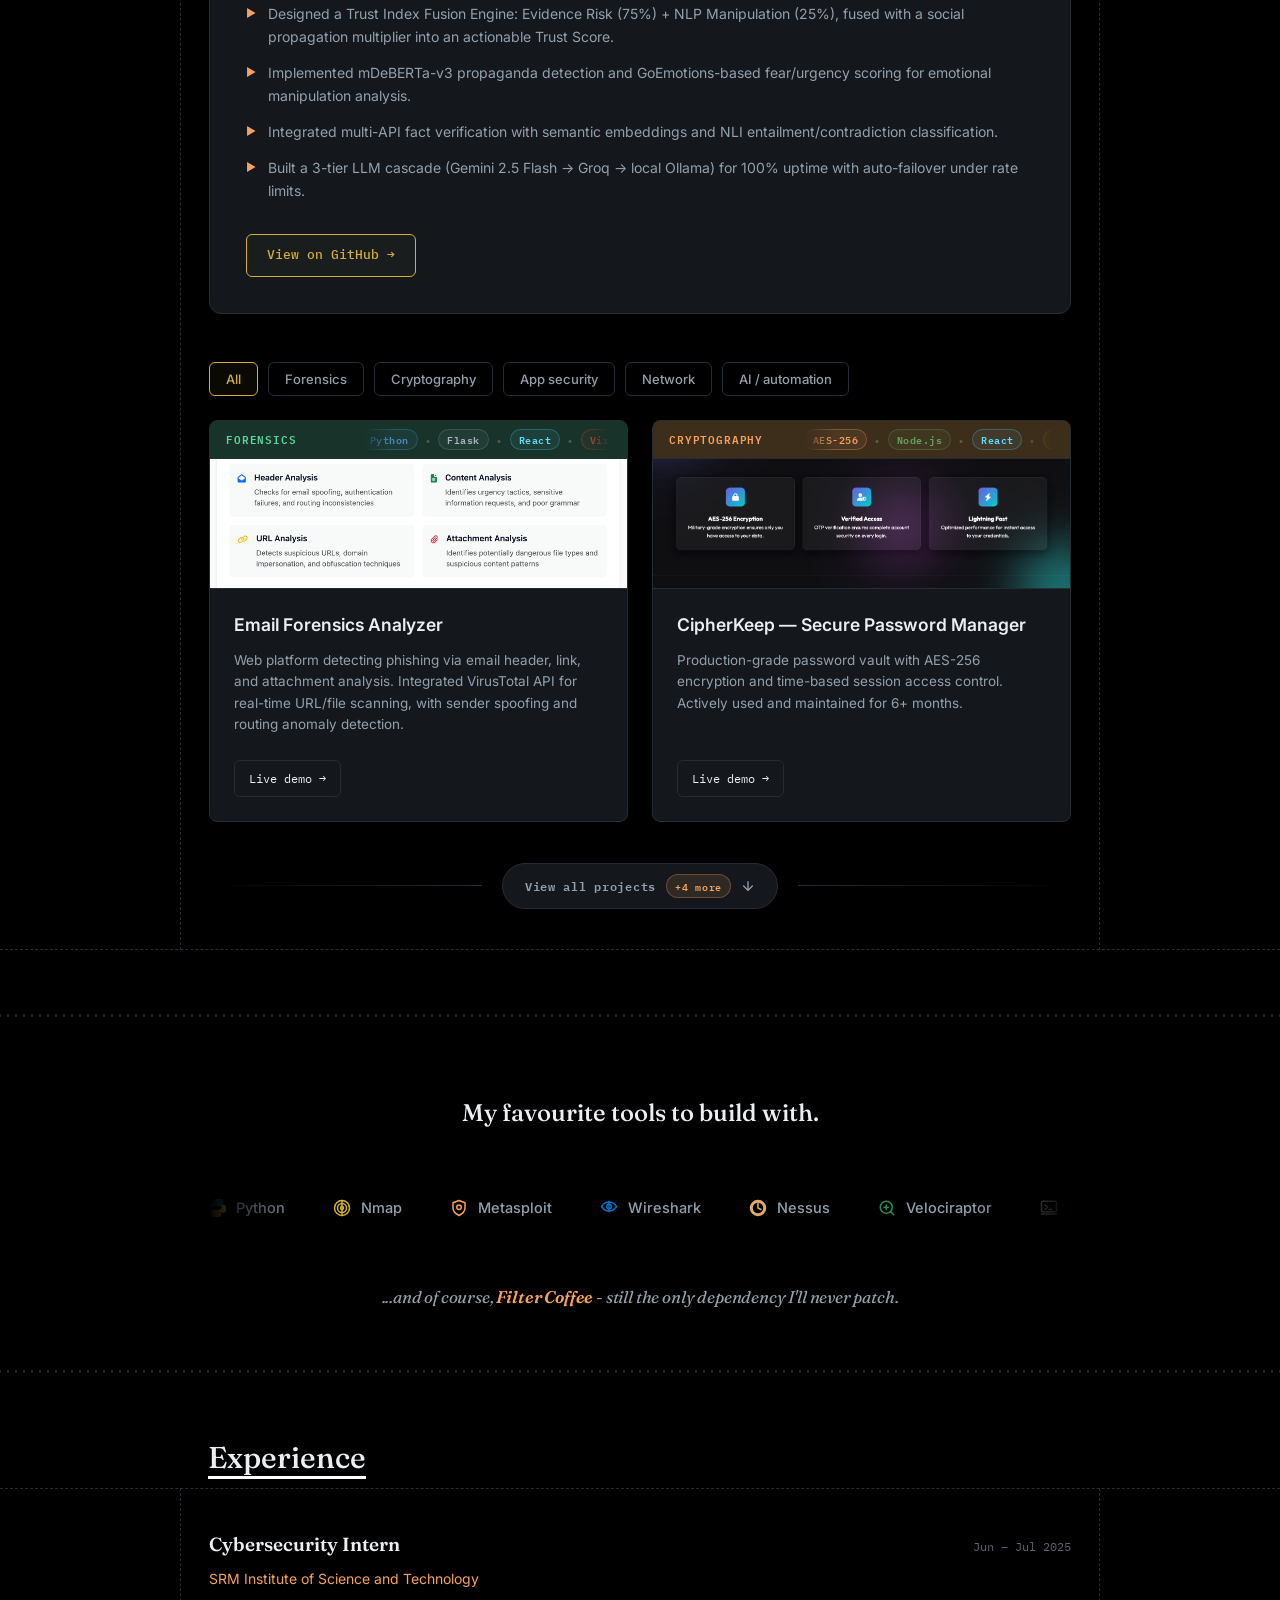
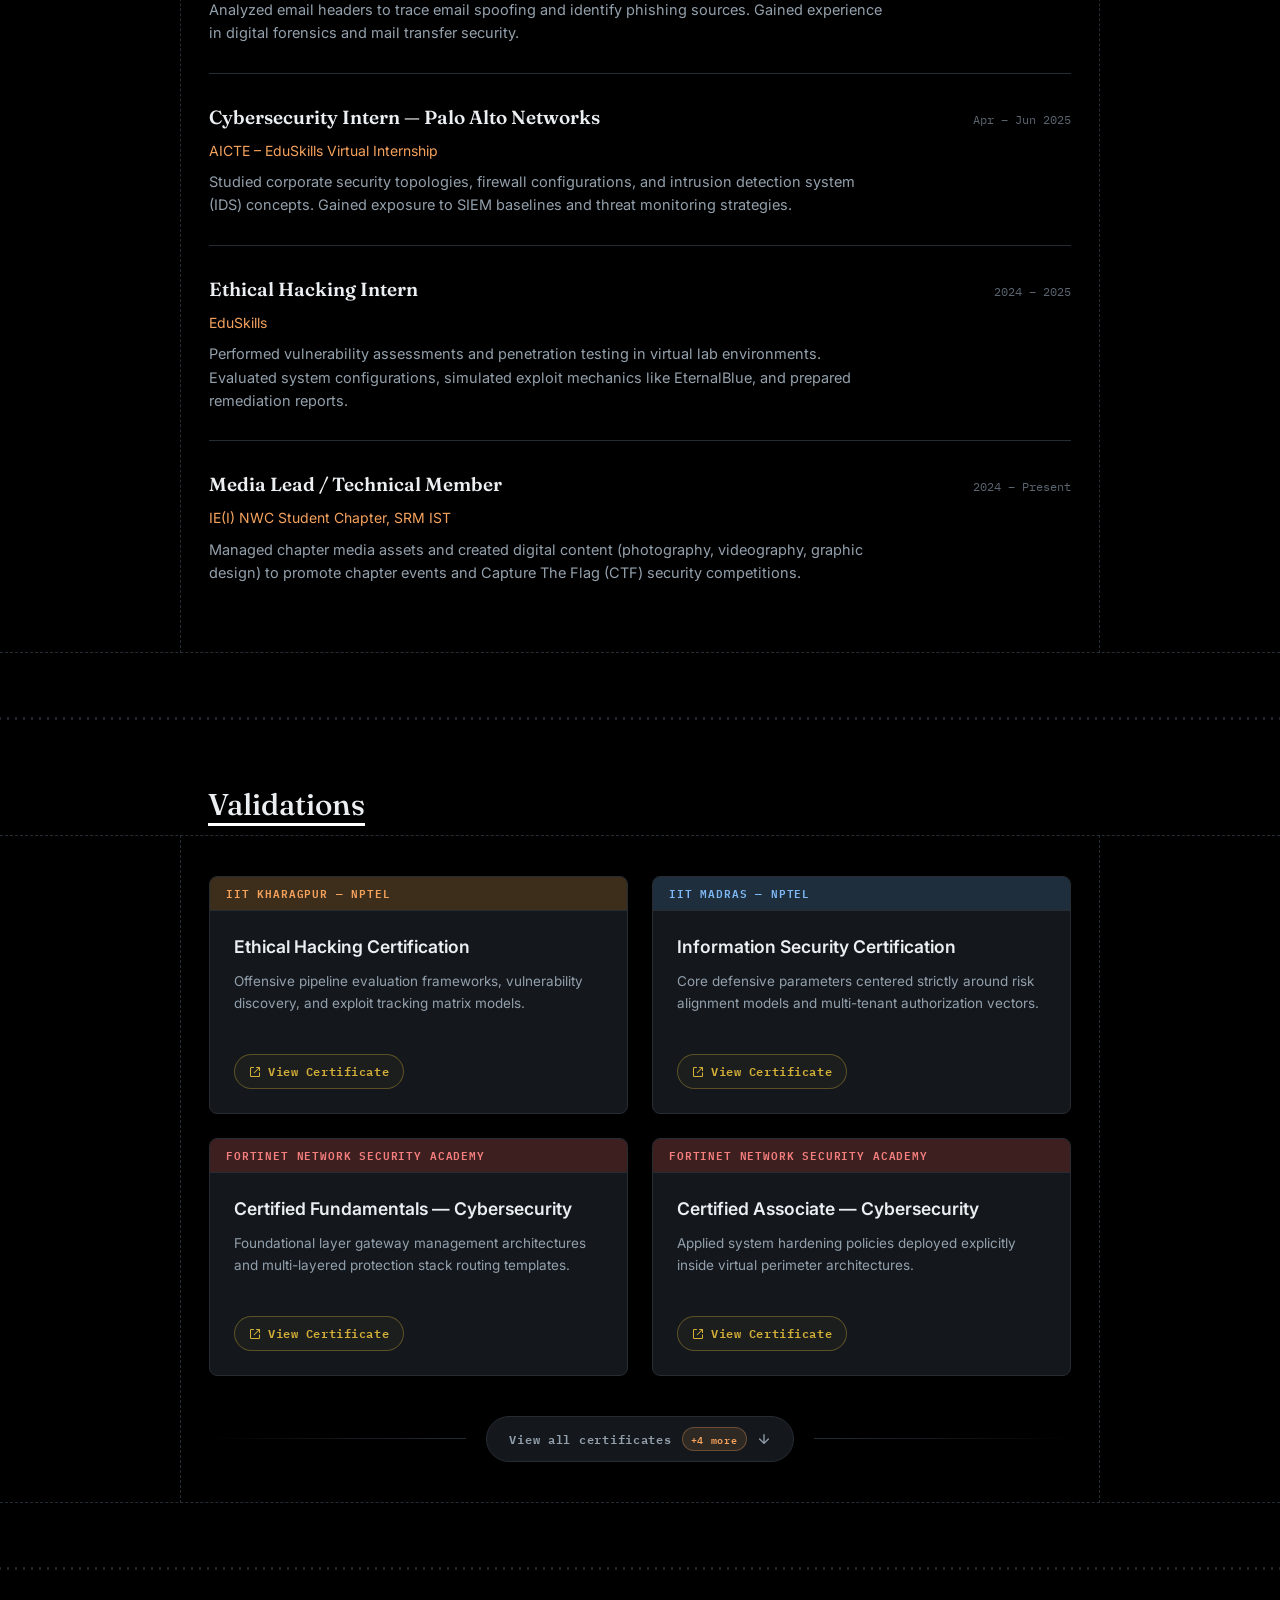
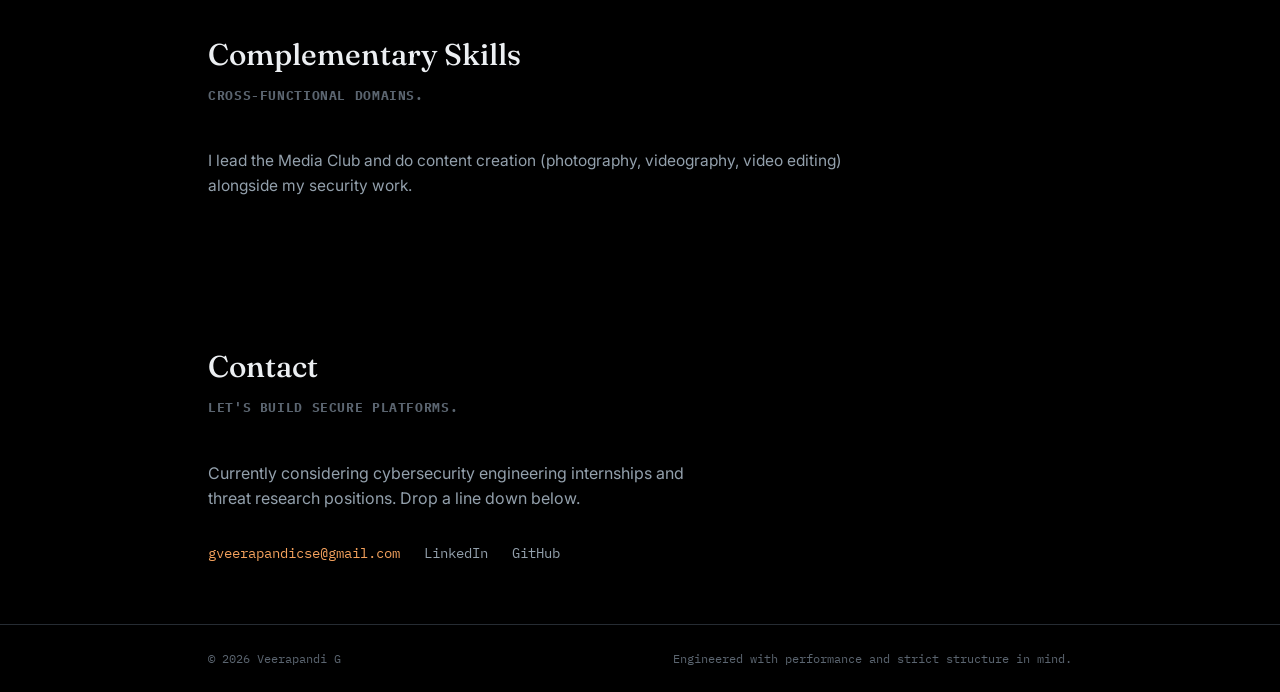
==== commit 432c20ff: "Fix menu floating layouts and resolve contact badge overlap" ====
--- a/index.html
+++ b/index.html
@@ -1377,26 +1377,34 @@
         /* Scattered Coordinates - Left Side Links */
         [data-sec="hero"] {
             left: 48px;
-            top: 28%;
+            top: 22%;
+            transform: translate(0, -50%) scale(1.1);
+            transition-delay: 0.25s;
+        }
+
+        [data-sec="about"] {
+            left: 48px;
+            top: 40%;
             transform: translate(0, -50%) scale(1.1);
             transition-delay: 0.2s;
         }
 
         [data-sec="experience"] {
             left: 48px;
-            top: 50%;
+            top: 58%;
+            transform: translate(0, -50%) scale(1.1);
+            transition-delay: 0.15s;
+        }
+
+        [data-sec="contact"] {
+            left: 48px;
+            top: 76%;
             transform: translate(0, -50%) scale(1.1);
             transition-delay: 0.1s;
         }
 
-        [data-sec="contact"] {
-            left: 48px;
-            top: 72%;
-            transform: translate(0, -50%) scale(1.1);
-            transition-delay: 0.0s;
-        }
-
         [data-sec="hero"]:hover,
+        [data-sec="about"]:hover,
         [data-sec="experience"]:hover,
         [data-sec="contact"]:hover {
             color: var(--text);
@@ -1408,19 +1416,27 @@
         /* Scattered Coordinates - Right Side Links */
         [data-sec="work"] {
             left: calc(100vw - 128px);
-            top: 36%;
+            top: 28%;
+            transform: translate(0, -50%) scale(1.1);
+            transition-delay: 0.2s;
+        }
+
+        [data-sec="tools"] {
+            left: calc(100vw - 128px);
+            top: 50%;
             transform: translate(0, -50%) scale(1.1);
             transition-delay: 0.15s;
         }
 
         [data-sec="notes"] {
-            left: calc(100vw - 172px);
-            top: 64%;
+            left: calc(100vw - 182px);
+            top: 72%;
             transform: translate(0, -50%) scale(1.1);
-            transition-delay: 0.05s;
+            transition-delay: 0.1s;
         }
 
         [data-sec="work"]:hover,
+        [data-sec="tools"]:hover,
         [data-sec="notes"]:hover {
             color: var(--text);
             border-color: var(--amber);
@@ -1510,7 +1526,7 @@
 
         /* Overrides to make the collapsed/scrolled header work */
         .scrolled .nav-pill {
-            width: 820px;
+            width: 900px;
             /* HOME+WORK+EXPERIENCE+VALIDATIONS+CONTACT + gaps + VG + divider + Let's talk */
         }
 
@@ -1808,7 +1824,7 @@
             // --- Dynamic Link Positioning: measure real docked widths, equal gaps ---
             // Widths are measured AFTER .scrolled is applied so padding is correct.
             const _dockLinks = Array.from(document.querySelectorAll('.nav-dock-link'));
-            const PILL_W = 820;  // must match .scrolled .nav-pill width
+            const PILL_W = 900;  // must match .scrolled .nav-pill width
             const R_ZONE = 185;  // VG badge (~36px) + divider (~16px) + Let's talk (~130px) + gaps
             const L_PAD = 24;   // breathing room from pill left edge
 
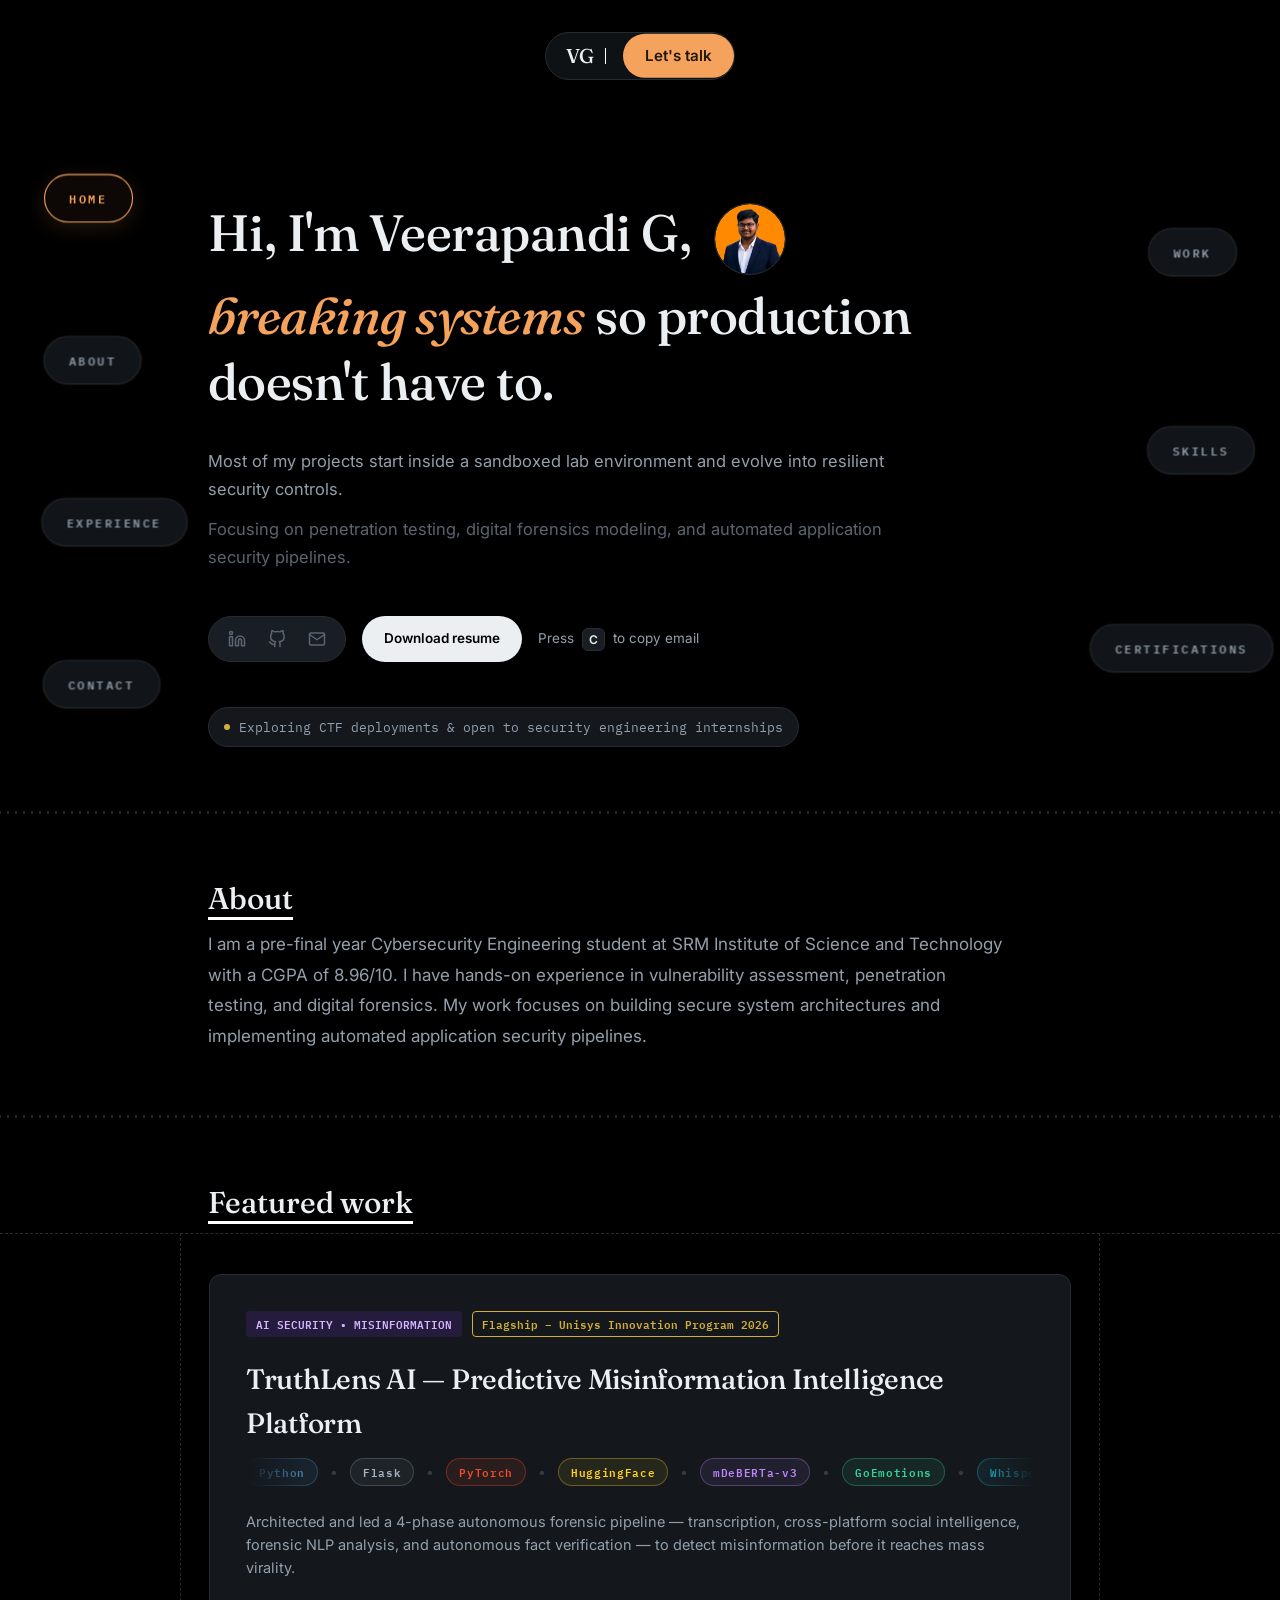
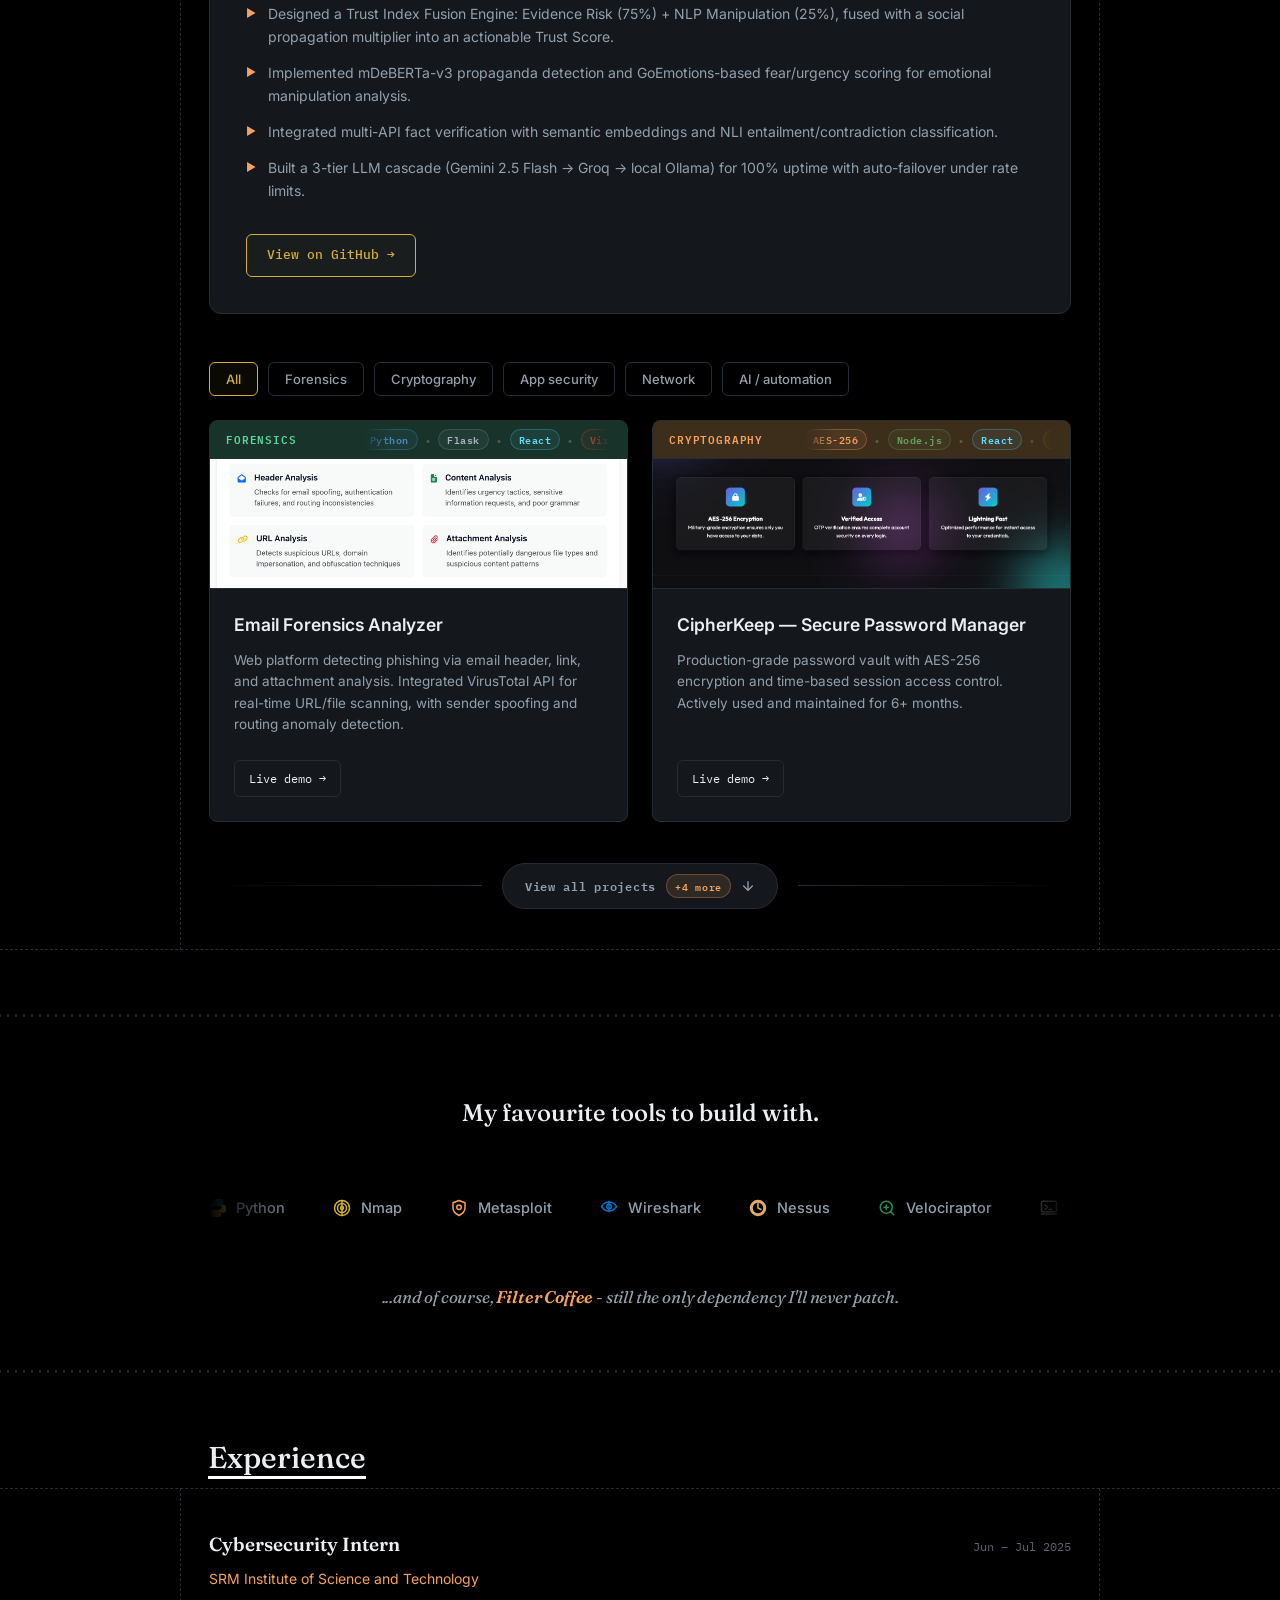
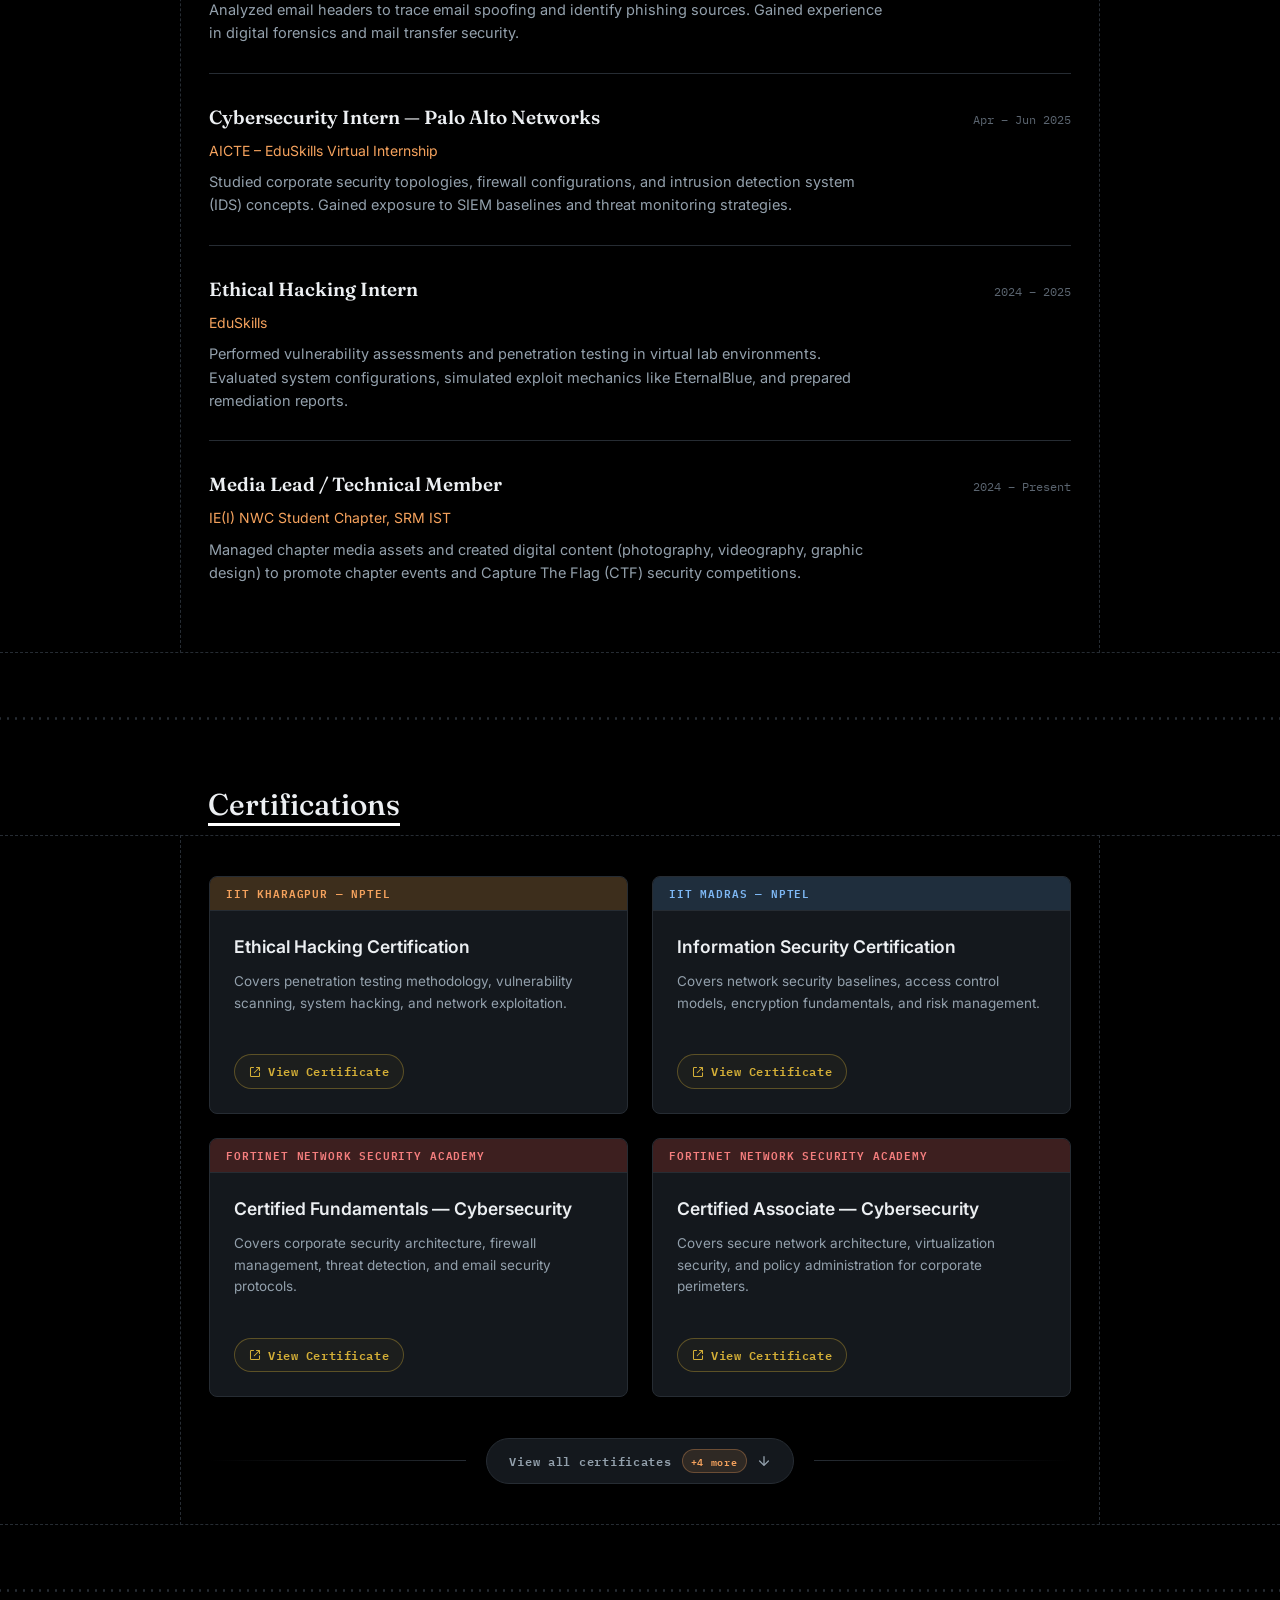
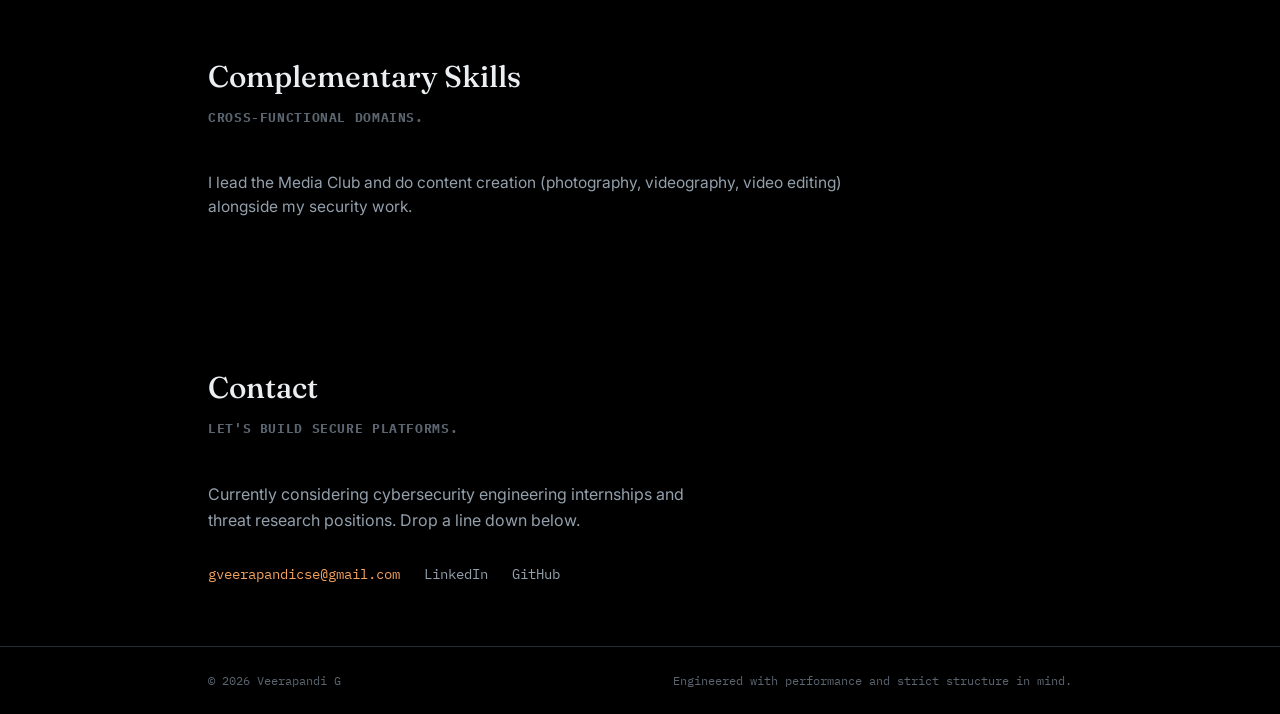
==== commit a1f3048a: "Optimize responsive layout for mobile and tablet screen widths" ====
--- a/index.html
+++ b/index.html
@@ -1339,6 +1339,10 @@
         }
 
         /* Dynamic Menu Docking Styles */
+        .nav-links-wrapper {
+            display: contents;
+        }
+
         /* Default (Landing Page Scattered Style) when unscrolled */
         .nav-dock-link {
             position: fixed;
@@ -1531,10 +1535,62 @@
         }
 
         @media (max-width: 1279px) {
-
-            /* Hide the large floating menu cards on tablet/mobile screens */
+            header.site {
+                top: 0.5rem;
+                flex-direction: column;
+                align-items: center;
+                gap: 8px;
+                padding: 0;
+                pointer-events: none;
+                width: 100vw;
+                left: 0;
+                right: 0;
+            }
+
+            .nav-pill {
+                pointer-events: auto;
+            }
+
+            .nav-links-wrapper {
+                display: flex;
+                gap: 6px;
+                max-width: 100vw;
+                overflow-x: auto;
+                padding: 4px 16px;
+                scrollbar-width: none;
+                -webkit-overflow-scrolling: touch;
+                pointer-events: auto;
+            }
+
+            .nav-links-wrapper::-webkit-scrollbar {
+                display: none;
+            }
+
             .nav-dock-link {
-                display: none !important;
+                display: inline-flex !important;
+                position: static !important;
+                transform: none !important;
+                height: 38px;
+                padding: 0 14px;
+                font-size: 11px;
+                background: rgba(20, 24, 29, 0.7);
+                backdrop-filter: blur(12px);
+                -webkit-backdrop-filter: blur(12px);
+                border: 1px solid var(--border);
+                border-radius: 9999px;
+                color: var(--text-dim);
+                flex-shrink: 0;
+                align-items: center;
+                justify-content: center;
+                transition: all 0.2s ease;
+                letter-spacing: 0.05em;
+            }
+
+            .nav-dock-link.active {
+                color: var(--amber) !important;
+                border-color: var(--amber) !important;
+                background: rgba(245, 162, 93, 0.08) !important;
+                box-shadow: 0 2px 10px rgba(245, 162, 93, 0.15) !important;
             }
 
             .scrolled .nav-pill {
@@ -1546,15 +1602,7 @@
             }
         }
 
-        @media (max-width: 879px) {
-            .scrolled .nav-pill {
-                width: 190px !important;
-            }
-
-            .scrolled .vertical-divider {
-                display: none !important;
-            }
-        }
+
 
         /* Media Queries responsiveness */
         @media(max-width:840px) {
@@ -1571,6 +1619,55 @@
 
             .hero {
                 padding: 140px 0 48px;
+            }
+
+            .avatar {
+                display: block;
+                margin: 0 auto 1.5rem;
+                width: 5.5rem;
+                height: 5.5rem;
+            }
+
+            .hero-heading {
+                text-align: center;
+            }
+
+            .subtext-container {
+                text-align: center;
+                margin-left: auto;
+                margin-right: auto;
+            }
+
+            .actions-row {
+                justify-content: center;
+            }
+
+            .filter-nav {
+                display: flex;
+                flex-wrap: nowrap;
+                overflow-x: auto;
+                padding-bottom: 8px;
+                margin: 20px 0;
+                scrollbar-width: none;
+                -webkit-overflow-scrolling: touch;
+                width: calc(100% + 40px);
+                margin-left: -20px;
+                padding-left: 20px;
+                padding-right: 20px;
+            }
+
+            .filter-nav::-webkit-scrollbar {
+                display: none;
+            }
+
+            .filter-btn {
+                flex-shrink: 0;
+                height: 44px;
+                padding: 0 20px;
+                display: inline-flex;
+                align-items: center;
+                justify-content: center;
+                font-size: 14px;
             }
 
             .notes-grid {
